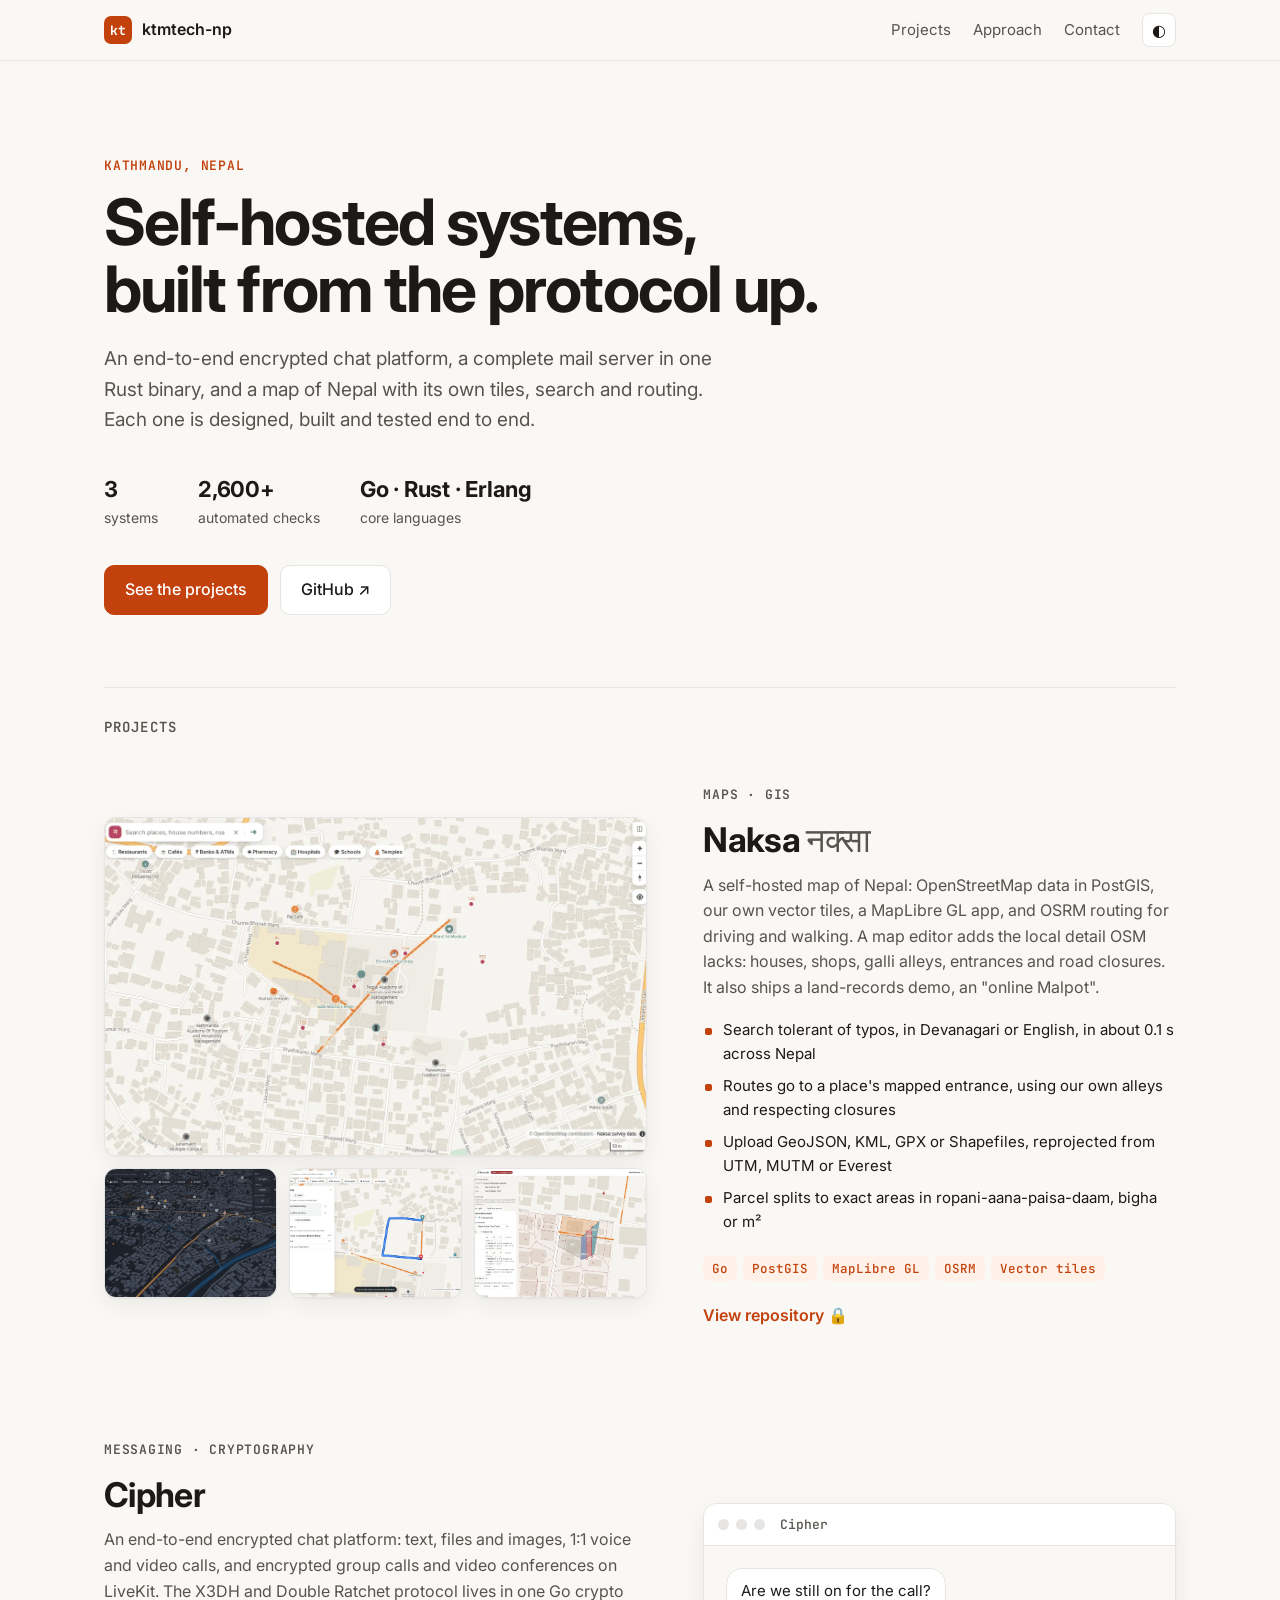
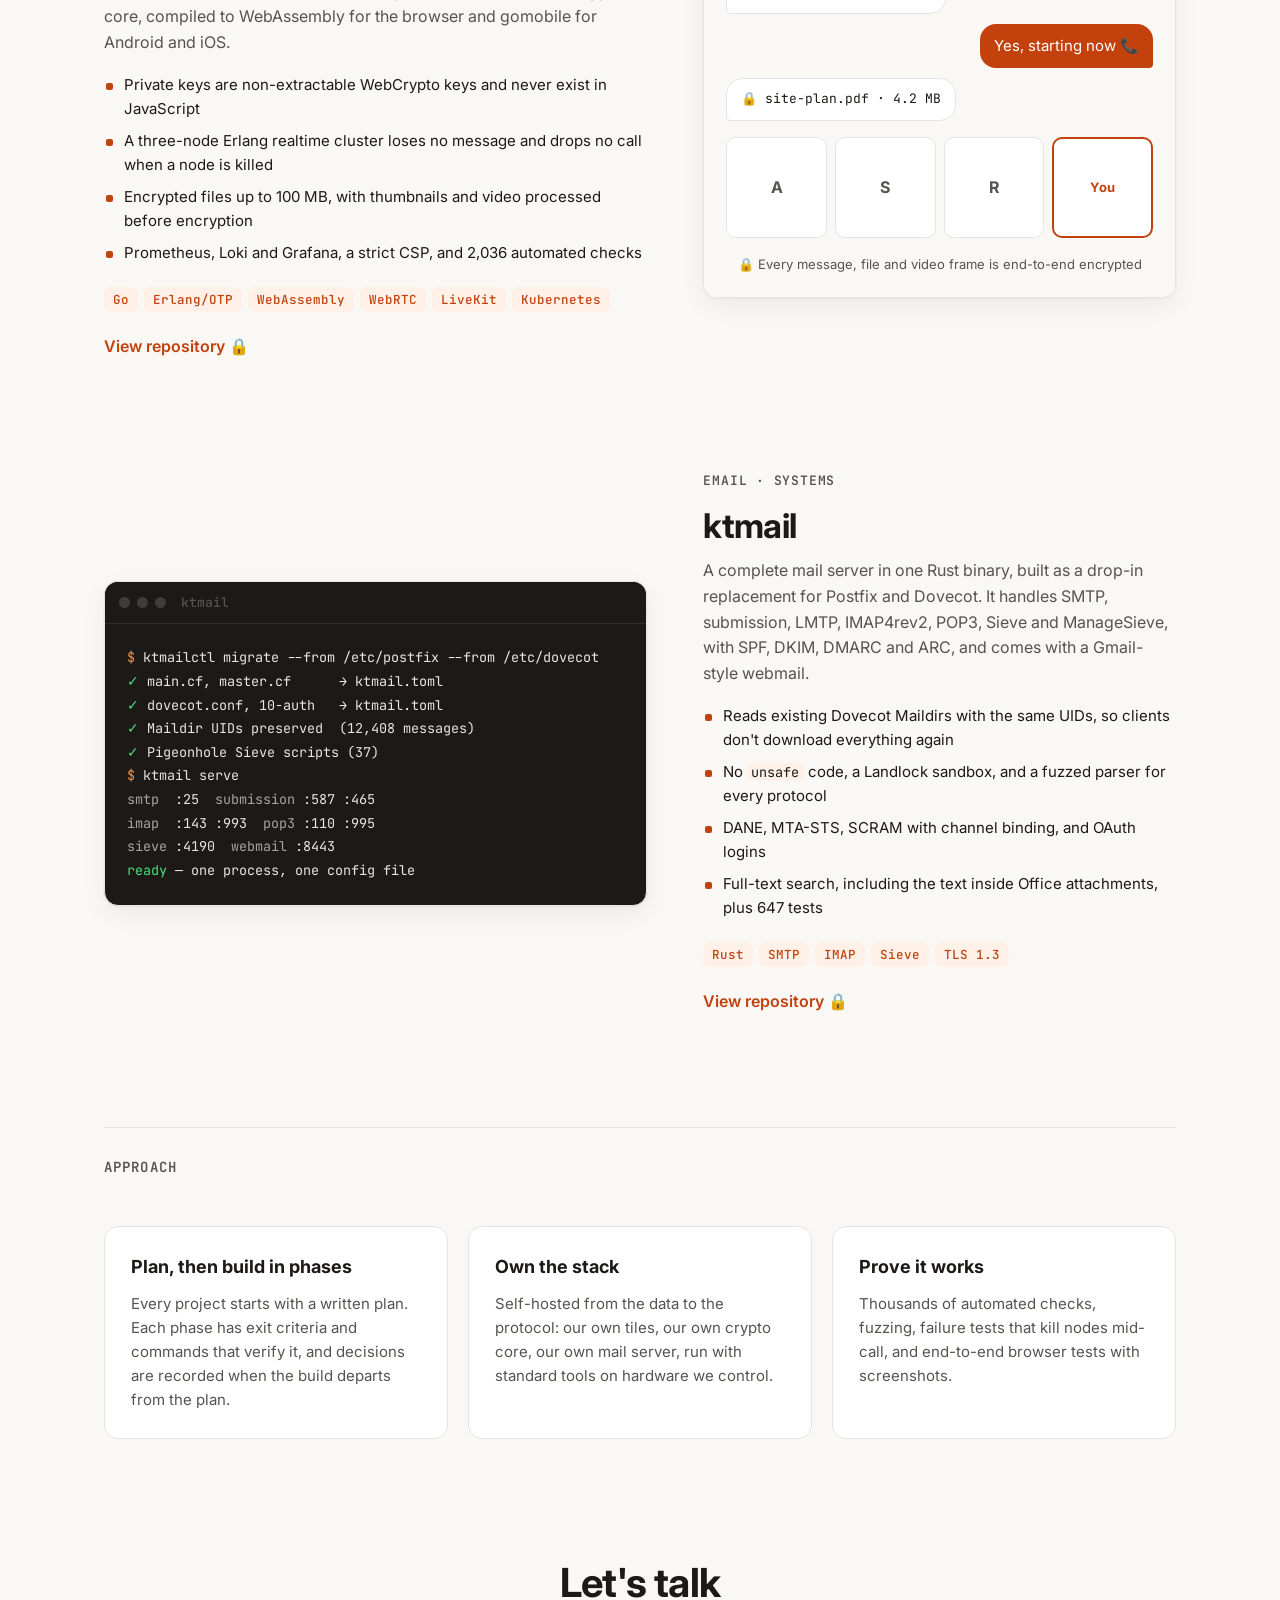
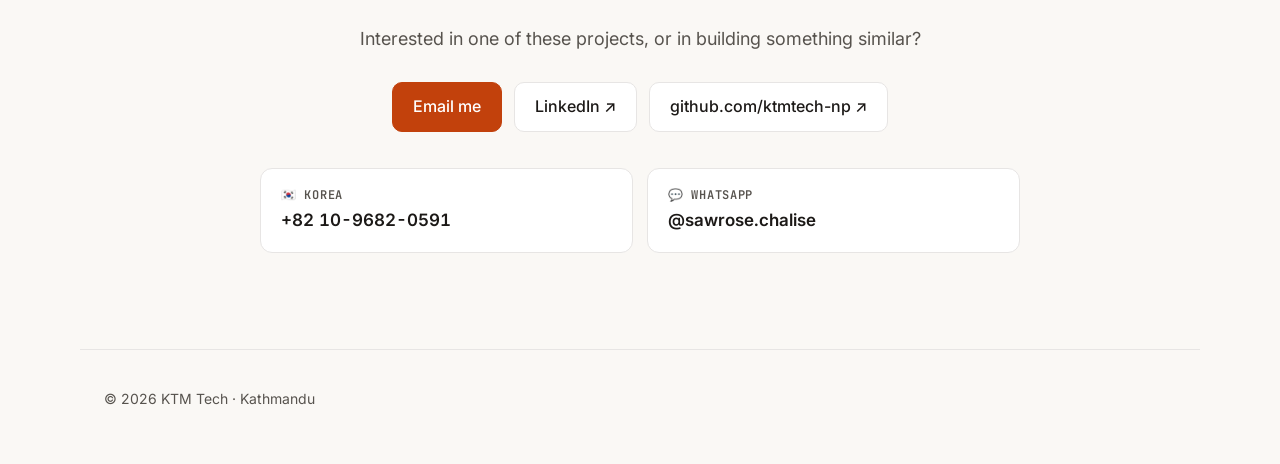
==== index.html @ 4c2bc5d7 "Add LinkedIn link to contact section Co-Authored-By: Claude Opus 5.5 <noreply@anthropic.com>" ====
<!doctype html>
<html lang="en">
<head>
  <meta charset="utf-8">
  <meta name="viewport" content="width=device-width, initial-scale=1">
  <title>KTM Tech — Projects</title>
  <meta name="description" content="Self-hosted systems built from the protocol up: an end-to-end encrypted chat platform, a mail server in one Rust binary, and a Nepal map stack.">
  <meta property="og:title" content="KTM Tech — Projects">
  <meta property="og:description" content="Encrypted chat, a Rust mail server, and a self-hosted Nepal map — built end to end.">
  <meta property="og:image" content="assets/img/naksa-map-light.webp">
  <link rel="icon" href="data:image/svg+xml,<svg xmlns='http://www.w3.org/2000/svg' viewBox='0 0 32 32'><rect width='32' height='32' rx='7' fill='%23c2410c'/><text x='16' y='22' font-family='monospace' font-size='16' font-weight='700' fill='white' text-anchor='middle'>kt</text></svg>">
  <link rel="preconnect" href="https://fonts.googleapis.com">
  <link rel="preconnect" href="https://fonts.gstatic.com" crossorigin>
  <link href="https://fonts.googleapis.com/css2?family=Inter:wght@400;500;600;700&family=JetBrains+Mono:wght@400;600&display=swap" rel="stylesheet">
  <link rel="stylesheet" href="style.css">
</head>
<body>
  <header class="nav">
    <div class="wrap nav-inner">
      <a class="brand" href="#top"><span class="logo">kt</span> ktmtech-np</a>
      <nav>
        <a href="#projects">Projects</a>
        <a href="#approach">Approach</a>
        <a href="#contact">Contact</a>
        <button id="theme" class="theme-btn" aria-label="Toggle dark mode">◐</button>
      </nav>
    </div>
  </header>

  <main id="top">
    <section class="hero wrap">
      <p class="eyebrow">Kathmandu, Nepal</p>
      <h1>Self-hosted systems,<br>built from the protocol up.</h1>
      <p class="lede">
        An end-to-end encrypted chat platform, a complete mail server in one Rust binary,
        and a map of Nepal with its own tiles, search and routing. Each one is designed,
        built and tested end to end.
      </p>
      <div class="stats">
        <div><strong>3</strong><span>systems</span></div>
        <div><strong>2,600+</strong><span>automated checks</span></div>
        <div><strong>Go · Rust · Erlang</strong><span>core languages</span></div>
      </div>
      <div class="cta">
        <a class="btn primary" href="#projects">See the projects</a>
        <a class="btn" href="https://github.com/ktmtech-np" target="_blank" rel="noopener">GitHub ↗</a>
      </div>
    </section>

    <section id="projects" class="wrap">
      <h2 class="section-title">Projects</h2>

      <!-- Naksa -->
      <article class="project">
        <div class="project-media">
          <figure class="shot main"><img src="assets/img/naksa-map-light.webp" alt="Naksa public map of Kathmandu with roads, land use and POI icons" loading="lazy"></figure>
          <div class="shot-row">
            <figure class="shot"><img src="assets/img/naksa-map-dark-3d-nepali.webp" alt="Dark theme with 3D buildings and Nepali labels" loading="lazy"></figure>
            <figure class="shot"><img src="assets/img/naksa-directions.webp" alt="Driving and walking directions" loading="lazy"></figure>
            <figure class="shot"><img src="assets/img/naksa-land-split-editor.webp" alt="Land parcel split editor" loading="lazy"></figure>
          </div>
        </div>
        <div class="project-body">
          <p class="kicker">Maps · GIS</p>
          <h3>Naksa <span class="np">नक्सा</span></h3>
          <p>
            A self-hosted map of Nepal: OpenStreetMap data in PostGIS, our own vector tiles,
            a MapLibre GL app, and OSRM routing for driving and walking. A map editor adds the
            local detail OSM lacks: houses, shops, galli alleys, entrances and road closures.
            It also ships a land-records demo, an "online Malpot".
          </p>
          <ul class="points">
            <li>Search tolerant of typos, in Devanagari or English, in about 0.1&nbsp;s across Nepal</li>
            <li>Routes go to a place's mapped entrance, using our own alleys and respecting closures</li>
            <li>Upload GeoJSON, KML, GPX or Shapefiles, reprojected from UTM, MUTM or Everest</li>
            <li>Parcel splits to exact areas in ropani-aana-paisa-daam, bigha or m²</li>
          </ul>
          <ul class="tags"><li>Go</li><li>PostGIS</li><li>MapLibre GL</li><li>OSRM</li><li>Vector tiles</li></ul>
          <a class="link" href="private.html?repo=naksa">View repository 🔒</a>
        </div>
      </article>

      <!-- Cipher -->
      <article class="project reverse">
        <div class="project-media">
          <div class="mock chat" aria-hidden="true">
            <div class="mock-bar"><span></span><span></span><span></span><em>Cipher</em></div>
            <div class="chat-body">
              <div class="bubble in">Are we still on for the call?</div>
              <div class="bubble out">Yes, starting now 📞</div>
              <div class="bubble in file">🔒 site-plan.pdf · 4.2 MB</div>
              <div class="call">
                <div class="tile">A</div><div class="tile">S</div><div class="tile">R</div><div class="tile live">You</div>
              </div>
              <p class="e2ee">🔒 Every message, file and video frame is end-to-end encrypted</p>
            </div>
          </div>
        </div>
        <div class="project-body">
          <p class="kicker">Messaging · Cryptography</p>
          <h3>Cipher</h3>
          <p>
            An end-to-end encrypted chat platform: text, files and images, 1:1 voice and video
            calls, and encrypted group calls and video conferences on LiveKit. The X3DH and Double
            Ratchet protocol lives in one Go crypto core, compiled to WebAssembly for the browser
            and gomobile for Android and iOS.
          </p>
          <ul class="points">
            <li>Private keys are non-extractable WebCrypto keys and never exist in JavaScript</li>
            <li>A three-node Erlang realtime cluster loses no message and drops no call when a node is killed</li>
            <li>Encrypted files up to 100&nbsp;MB, with thumbnails and video processed before encryption</li>
            <li>Prometheus, Loki and Grafana, a strict CSP, and 2,036 automated checks</li>
          </ul>
          <ul class="tags"><li>Go</li><li>Erlang/OTP</li><li>WebAssembly</li><li>WebRTC</li><li>LiveKit</li><li>Kubernetes</li></ul>
          <a class="link" href="private.html?repo=chat-app">View repository 🔒</a>
        </div>
      </article>

      <!-- ktmail -->
      <article class="project">
        <div class="project-media">
          <div class="mock term" aria-hidden="true">
            <div class="mock-bar"><span></span><span></span><span></span><em>ktmail</em></div>
<pre><span class="c">$</span> ktmailctl migrate --from /etc/postfix --from /etc/dovecot
<span class="ok">✓</span> main.cf, master.cf      → ktmail.toml
<span class="ok">✓</span> dovecot.conf, 10-auth   → ktmail.toml
<span class="ok">✓</span> Maildir UIDs preserved  (12,408 messages)
<span class="ok">✓</span> Pigeonhole Sieve scripts (37)
<span class="c">$</span> ktmail serve
<span class="d">smtp</span>  :25  <span class="d">submission</span> :587 :465
<span class="d">imap</span>  :143 :993  <span class="d">pop3</span> :110 :995
<span class="d">sieve</span> :4190  <span class="d">webmail</span> :8443
<span class="ok">ready</span> — one process, one config file</pre>
          </div>
        </div>
        <div class="project-body">
          <p class="kicker">Email · Systems</p>
          <h3>ktmail</h3>
          <p>
            A complete mail server in one Rust binary, built as a drop-in replacement for Postfix and
            Dovecot. It handles SMTP, submission, LMTP, IMAP4rev2, POP3, Sieve and ManageSieve, with
            SPF, DKIM, DMARC and ARC, and comes with a Gmail-style webmail.
          </p>
          <ul class="points">
            <li>Reads existing Dovecot Maildirs with the same UIDs, so clients don't download everything again</li>
            <li>No <code>unsafe</code> code, a Landlock sandbox, and a fuzzed parser for every protocol</li>
            <li>DANE, MTA-STS, SCRAM with channel binding, and OAuth logins</li>
            <li>Full-text search, including the text inside Office attachments, plus 647 tests</li>
          </ul>
          <ul class="tags"><li>Rust</li><li>SMTP</li><li>IMAP</li><li>Sieve</li><li>TLS 1.3</li></ul>
          <a class="link" href="private.html?repo=ktmail">View repository 🔒</a>
        </div>
      </article>
    </section>

    <section id="approach" class="wrap approach">
      <h2 class="section-title">Approach</h2>
      <div class="grid3">
        <div class="card">
          <h4>Plan, then build in phases</h4>
          <p>Every project starts with a written plan. Each phase has exit criteria and commands that verify it, and decisions are recorded when the build departs from the plan.</p>
        </div>
        <div class="card">
          <h4>Own the stack</h4>
          <p>Self-hosted from the data to the protocol: our own tiles, our own crypto core, our own mail server, run with standard tools on hardware we control.</p>
        </div>
        <div class="card">
          <h4>Prove it works</h4>
          <p>Thousands of automated checks, fuzzing, failure tests that kill nodes mid-call, and end-to-end browser tests with screenshots.</p>
        </div>
      </div>
    </section>

    <section id="contact" class="wrap contact">
      <h2>Let's talk</h2>
      <p>Interested in one of these projects, or in building something similar?</p>
      <div class="cta">
        <a class="btn primary" href="mailto:sawrose.chalise@gmail.com">Email me</a>
        <a class="btn" href="https://www.linkedin.com/in/saroj-chalise-a6556b78/" target="_blank" rel="noopener">LinkedIn ↗</a>
        <a class="btn" href="https://github.com/ktmtech-np" target="_blank" rel="noopener">github.com/ktmtech-np ↗</a>
      </div>
      <div class="contact-grid">
        <a class="contact-card" href="tel:+821096820591">
          <span class="contact-label">🇰🇷 Korea</span>
          <strong>+82 10-9682-0591</strong>
        </a>
        <a class="contact-card" id="nepal-phone" href="tel:+9779849079513" data-until="2026-11-22T00:00:00+05:45">
          <span class="contact-label">🇳🇵 Nepal</span>
          <strong>+977 9849079513</strong>
          <span class="contact-note">Available Nov 07 – Nov 21, 2026</span>
        </a>
        <div class="contact-card">
          <span class="contact-label">💬 WhatsApp</span>
          <strong>@sawrose.chalise</strong>
        </div>
      </div>
    </section>
  </main>

  <footer class="wrap footer">
    <p>© <span id="year">2026</span> KTM Tech · Kathmandu</p>
  </footer>

  <script>
    (function () {
      var root = document.documentElement, btn = document.getElementById('theme');
      try { var t = localStorage.getItem('theme'); if (t) root.dataset.theme = t; } catch (e) {}
      btn.addEventListener('click', function () {
        var dark = root.dataset.theme ? root.dataset.theme === 'dark'
          : matchMedia('(prefers-color-scheme: dark)').matches;
        root.dataset.theme = dark ? 'light' : 'dark';
        try { localStorage.setItem('theme', root.dataset.theme); } catch (e) {}
      });
      document.getElementById('year').textContent = new Date().getFullYear();

      // Hide the Nepal number once Nov 21 is over in Nepal time.
      var np = document.getElementById('nepal-phone');
      if (np && Date.now() >= Date.parse(np.dataset.until)) np.remove();
    })();
  </script>
</body>
</html>
---- style.css ----
:root {
  --bg: #faf8f5;
  --surface: #ffffff;
  --text: #1c1917;
  --muted: #57534e;
  --line: #e7e5e4;
  --accent: #c2410c;
  --accent-soft: #fff1e8;
  --term-bg: #1c1917;
  --term-text: #e7e5e4;
  --shadow: 0 1px 2px rgba(0,0,0,.04), 0 8px 24px rgba(0,0,0,.06);
}
@media (prefers-color-scheme: dark) {
  :root:not([data-theme="light"]) {
    --bg: #0f0e0d; --surface: #1a1918; --text: #f5f5f4; --muted: #a8a29e;
    --line: #2e2c2a; --accent: #fb923c; --accent-soft: #2a1a10; --term-bg: #0a0a09;
    --shadow: 0 1px 2px rgba(0,0,0,.3), 0 8px 24px rgba(0,0,0,.35);
  }
}
:root[data-theme="dark"] {
  --bg: #0f0e0d; --surface: #1a1918; --text: #f5f5f4; --muted: #a8a29e;
  --line: #2e2c2a; --accent: #fb923c; --accent-soft: #2a1a10; --term-bg: #0a0a09;
  --shadow: 0 1px 2px rgba(0,0,0,.3), 0 8px 24px rgba(0,0,0,.35);
}

* { box-sizing: border-box; }
html { scroll-behavior: smooth; scroll-padding-top: 72px; }
body {
  margin: 0; background: var(--bg); color: var(--text);
  font: 16px/1.6 Inter, system-ui, -apple-system, sans-serif;
  -webkit-font-smoothing: antialiased;
}
img { max-width: 100%; display: block; }
a { color: inherit; }
code { font-family: "JetBrains Mono", monospace; font-size: .9em; background: var(--accent-soft); padding: 0 .3em; border-radius: 4px; }
.wrap { max-width: 1120px; margin: 0 auto; padding: 0 24px; }

/* nav */
.nav { position: sticky; top: 0; z-index: 10; background: color-mix(in srgb, var(--bg) 85%, transparent); backdrop-filter: blur(10px); border-bottom: 1px solid var(--line); }
.nav-inner { display: flex; align-items: center; justify-content: space-between; height: 60px; }
.brand { display: flex; align-items: center; gap: 10px; font-weight: 600; text-decoration: none; }
.logo { display: grid; place-items: center; width: 28px; height: 28px; border-radius: 7px; background: var(--accent); color: #fff; font: 700 13px "JetBrains Mono", monospace; }
.nav nav { display: flex; align-items: center; gap: 22px; }
.nav nav a { text-decoration: none; color: var(--muted); font-size: 15px; }
.nav nav a:hover { color: var(--text); }
.theme-btn { border: 1px solid var(--line); background: var(--surface); color: var(--text); width: 34px; height: 34px; border-radius: 8px; cursor: pointer; font-size: 16px; }

/* hero */
.hero { padding: 96px 24px 72px; }
.eyebrow, .kicker { font: 600 13px "JetBrains Mono", monospace; letter-spacing: .06em; text-transform: uppercase; color: var(--accent); margin: 0 0 14px; }
h1 { font-size: clamp(36px, 6vw, 64px); line-height: 1.05; letter-spacing: -.03em; margin: 0 0 22px; }
.lede { font-size: 19px; color: var(--muted); max-width: 640px; margin: 0 0 36px; }
.stats { display: flex; flex-wrap: wrap; gap: 40px; margin-bottom: 36px; }
.stats div { display: flex; flex-direction: column; }
.stats strong { font-size: 22px; letter-spacing: -.01em; }
.stats span { font-size: 14px; color: var(--muted); }
.cta { display: flex; flex-wrap: wrap; gap: 12px; }
.btn { display: inline-block; padding: 11px 20px; border-radius: 10px; border: 1px solid var(--line); background: var(--surface); text-decoration: none; font-weight: 500; transition: transform .15s, border-color .15s; }
.btn:hover { transform: translateY(-1px); border-color: var(--accent); }
.btn.primary { background: var(--accent); border-color: var(--accent); color: #fff; }
:root[data-theme="dark"] .btn.primary { color: #1c1917; }
@media (prefers-color-scheme: dark) { :root:not([data-theme="light"]) .btn.primary { color: #1c1917; } }

/* projects */
.section-title { font-size: 14px; font-family: "JetBrains Mono", monospace; text-transform: uppercase; letter-spacing: .08em; color: var(--muted); border-top: 1px solid var(--line); padding-top: 28px; margin: 0 0 48px; font-weight: 600; }
.project { display: grid; grid-template-columns: 1.15fr 1fr; gap: 56px; align-items: center; margin-bottom: 112px; }
.project.reverse .project-media { order: 2; }
.project h3 { font-size: 34px; letter-spacing: -.02em; margin: 0 0 14px; line-height: 1.1; }
.np { color: var(--muted); font-weight: 500; }
.project-body > p { color: var(--muted); margin: 0 0 18px; }
.points { margin: 0 0 22px; padding: 0; list-style: none; }
.points li { position: relative; padding-left: 20px; margin-bottom: 8px; font-size: 15px; }
.points li::before { content: ""; position: absolute; left: 2px; top: .62em; width: 7px; height: 7px; border-radius: 2px; background: var(--accent); }
.tags { display: flex; flex-wrap: wrap; gap: 6px; padding: 0; margin: 0 0 22px; list-style: none; }
.tags li { font: 500 12.5px "JetBrains Mono", monospace; padding: 4px 9px; border-radius: 6px; background: var(--accent-soft); color: var(--accent); }
.link { font-weight: 600; color: var(--accent); text-decoration: none; }
.link:hover { text-decoration: underline; }

.shot { margin: 0; border-radius: 12px; overflow: hidden; border: 1px solid var(--line); box-shadow: var(--shadow); background: var(--surface); }
.shot img { width: 100%; height: 100%; object-fit: cover; }
.shot.main { aspect-ratio: 16/10; margin-bottom: 12px; }
.shot-row { display: grid; grid-template-columns: repeat(3, 1fr); gap: 12px; }
.shot-row .shot { aspect-ratio: 4/3; }

/* mockups */
.mock { border-radius: 14px; overflow: hidden; border: 1px solid var(--line); box-shadow: var(--shadow); }
.mock-bar { display: flex; align-items: center; gap: 7px; padding: 12px 14px; border-bottom: 1px solid var(--line); background: var(--surface); }
.mock-bar span { width: 11px; height: 11px; border-radius: 50%; background: var(--line); }
.mock-bar em { margin-left: 8px; font: 500 13px "JetBrains Mono", monospace; font-style: normal; color: var(--muted); }
.chat { background: var(--surface); }
.chat-body { padding: 22px; display: flex; flex-direction: column; gap: 10px; background: var(--bg); }
.bubble { max-width: 75%; padding: 10px 14px; border-radius: 16px; font-size: 15px; }
.bubble.in { background: var(--surface); border: 1px solid var(--line); align-self: flex-start; border-bottom-left-radius: 4px; }
.bubble.out { background: var(--accent); color: #fff; align-self: flex-end; border-bottom-right-radius: 4px; }
.bubble.file { font-family: "JetBrains Mono", monospace; font-size: 13px; }
.call { display: grid; grid-template-columns: repeat(4, 1fr); gap: 8px; margin-top: 6px; }
.tile { aspect-ratio: 1; border-radius: 10px; display: grid; place-items: center; font-weight: 700; color: var(--muted); background: var(--surface); border: 1px solid var(--line); }
.tile.live { border: 2px solid var(--accent); color: var(--accent); font-size: 13px; }
.e2ee { margin: 6px 0 0; font-size: 13px; color: var(--muted); text-align: center; }
.term { background: var(--term-bg); }
.term .mock-bar { background: var(--term-bg); border-color: #2e2c2a; }
.term .mock-bar span { background: #3f3c3a; }
.term pre { margin: 0; padding: 22px; color: var(--term-text); font: 13.5px/1.75 "JetBrains Mono", monospace; overflow-x: auto; }
.term .c { color: #fb923c; } .term .ok { color: #4ade80; } .term .d { color: #a8a29e; }

/* approach */
.grid3 { display: grid; grid-template-columns: repeat(3, 1fr); gap: 20px; margin-bottom: 112px; }
.card { background: var(--surface); border: 1px solid var(--line); border-radius: 14px; padding: 26px; }
.card h4 { margin: 0 0 10px; font-size: 18px; }
.card p { margin: 0; color: var(--muted); font-size: 15px; }

/* contact */
.contact { text-align: center; padding-bottom: 96px; }
.contact h2 { font-size: 40px; letter-spacing: -.02em; margin: 0 0 10px; }
.contact p { color: var(--muted); margin: 0 0 28px; font-size: 18px; }
.contact .cta { justify-content: center; }
.footer { border-top: 1px solid var(--line); padding-top: 24px; padding-bottom: 40px; color: var(--muted); font-size: 14px; }
.contact-grid { display: grid; grid-template-columns: repeat(auto-fit, minmax(200px, 1fr)); gap: 14px; max-width: 760px; margin: 36px auto 0; }
.contact-card { display: flex; flex-direction: column; gap: 4px; padding: 18px 20px; background: var(--surface); border: 1px solid var(--line); border-radius: 12px; text-decoration: none; text-align: left; }
a.contact-card:hover { border-color: var(--accent); }
.contact-label { font: 600 12px "JetBrains Mono", monospace; text-transform: uppercase; letter-spacing: .06em; color: var(--muted); }
.contact-card strong { font-size: 17px; font-weight: 600; font-variant-numeric: tabular-nums; }
.contact-note { font-size: 13px; color: var(--accent); }

@media (max-width: 860px) {
  .contact-grid { grid-template-columns: 1fr; max-width: 420px; }
  .project { grid-template-columns: 1fr; gap: 28px; margin-bottom: 80px; }
  .project.reverse .project-media { order: 0; }
  .grid3 { grid-template-columns: 1fr; }
  .hero { padding: 64px 16px 48px; }
  .wrap { padding-left: 16px; padding-right: 16px; }
}
@media (max-width: 520px) {
  .nav nav a:not(:last-of-type) { display: none; }
  .stats { gap: 24px; }
  .term pre { font-size: 11.5px; padding: 16px; }
}
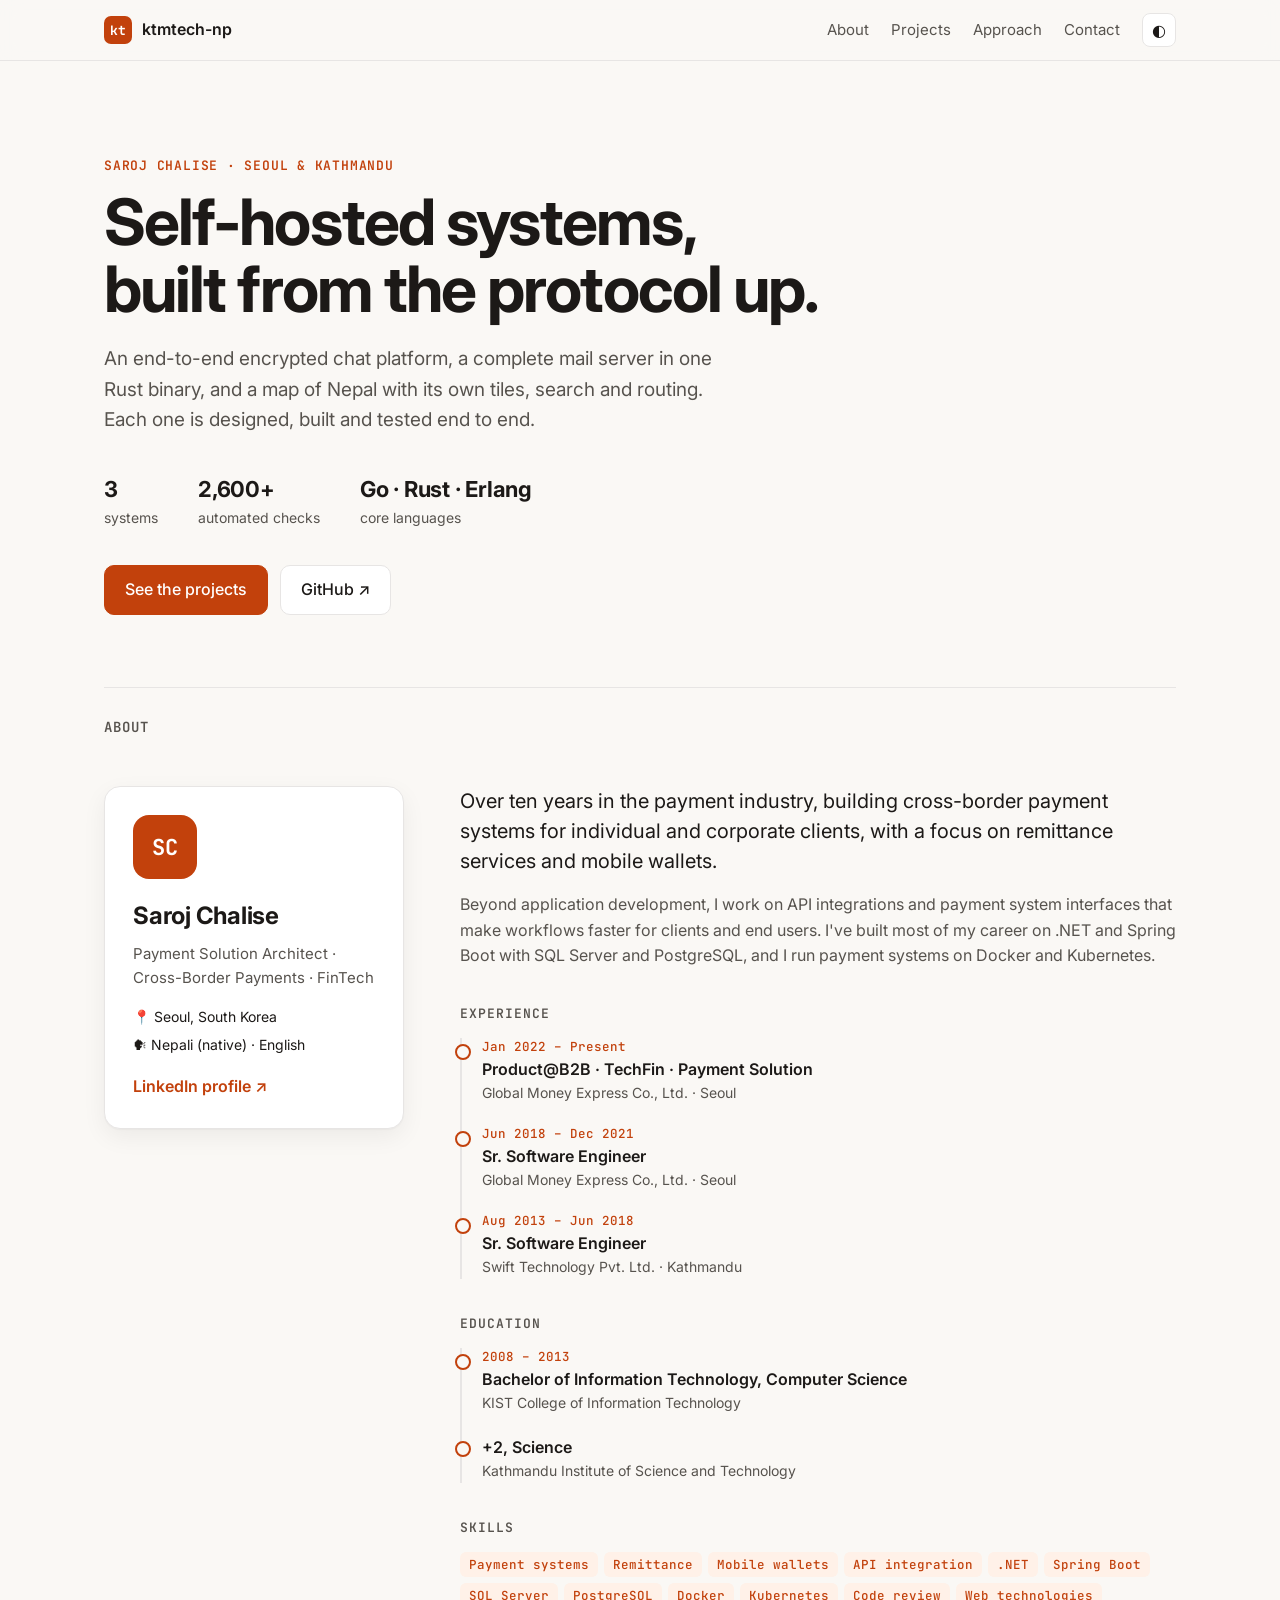
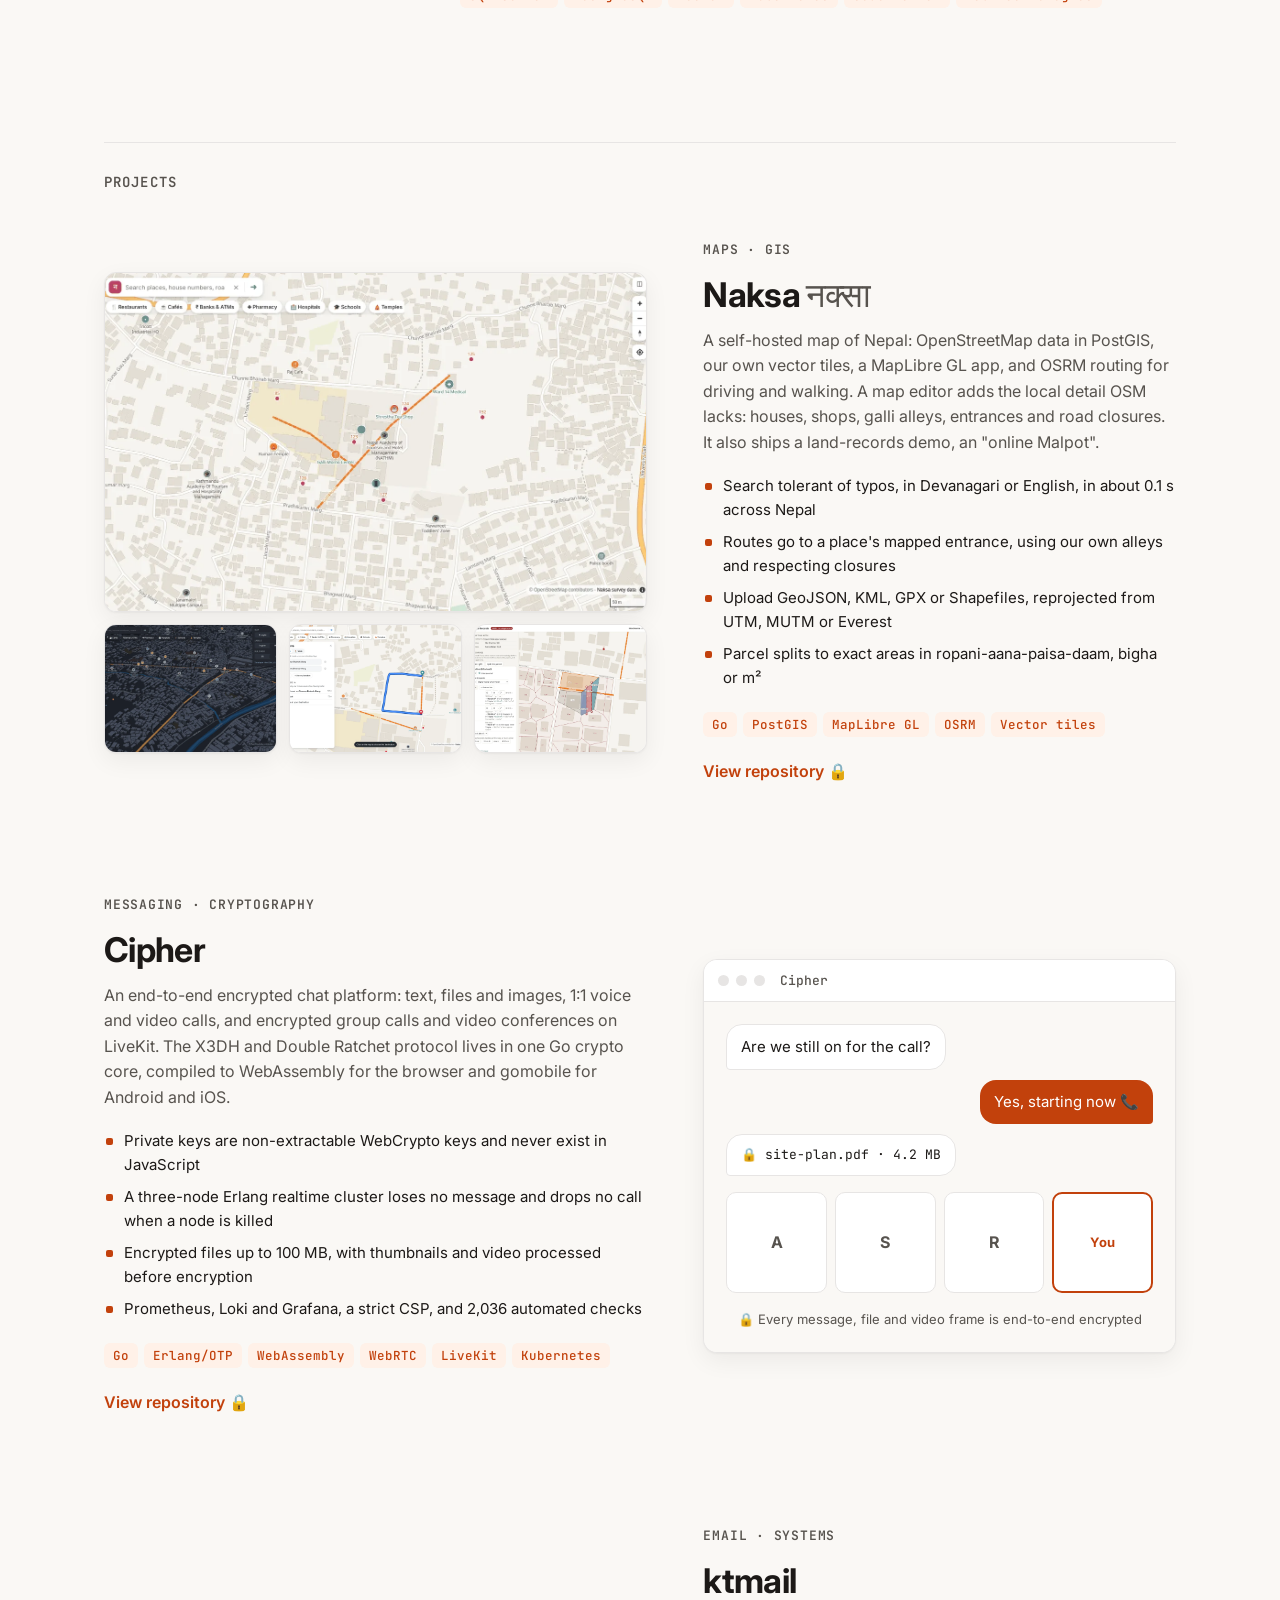
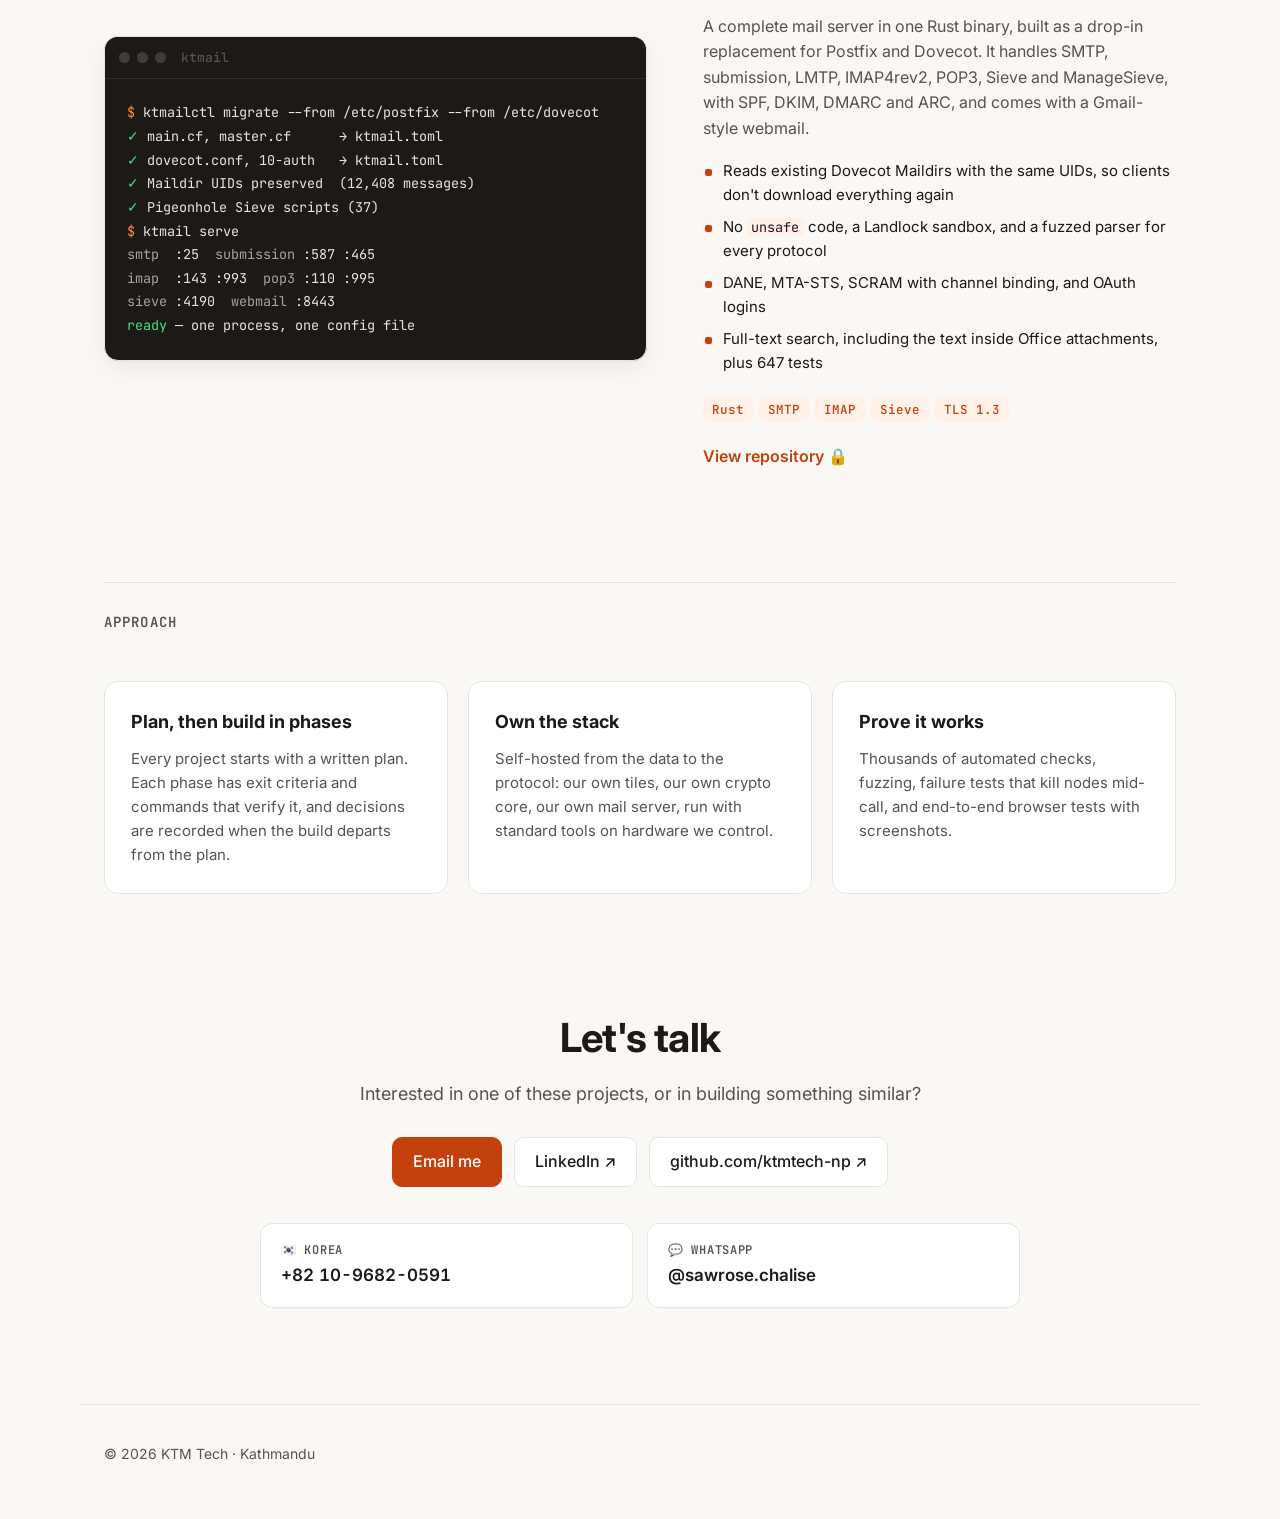
==== commit 5d8c3e54: "Add About section from LinkedIn profile Co-Authored-By: Claude Opus 5.5 <noreply@anthropic.com>" ====
--- a/index.html
+++ b/index.html
@@ -19,6 +19,7 @@
     <div class="wrap nav-inner">
       <a class="brand" href="#top"><span class="logo">kt</span> ktmtech-np</a>
       <nav>
+        <a href="#about">About</a>
         <a href="#projects">Projects</a>
         <a href="#approach">Approach</a>
         <a href="#contact">Contact</a>
@@ -29,7 +30,7 @@
 
   <main id="top">
     <section class="hero wrap">
-      <p class="eyebrow">Kathmandu, Nepal</p>
+      <p class="eyebrow">Saroj Chalise · Seoul &amp; Kathmandu</p>
       <h1>Self-hosted systems,<br>built from the protocol up.</h1>
       <p class="lede">
         An end-to-end encrypted chat platform, a complete mail server in one Rust binary,
@@ -44,6 +45,72 @@
       <div class="cta">
         <a class="btn primary" href="#projects">See the projects</a>
         <a class="btn" href="https://github.com/ktmtech-np" target="_blank" rel="noopener">GitHub ↗</a>
+      </div>
+    </section>
+
+    <section id="about" class="wrap">
+      <h2 class="section-title">About</h2>
+      <div class="about">
+        <aside class="profile">
+          <div class="avatar" aria-hidden="true">SC</div>
+          <h3>Saroj Chalise</h3>
+          <p class="headline">Payment Solution Architect · Cross-Border Payments · FinTech</p>
+          <p class="meta">📍 Seoul, South Korea</p>
+          <p class="meta">🗣 Nepali (native) · English</p>
+          <a class="link" href="https://www.linkedin.com/in/saroj-chalise-a6556b78/" target="_blank" rel="noopener">LinkedIn profile ↗</a>
+        </aside>
+
+        <div class="about-body">
+          <p class="about-lede">
+            Over ten years in the payment industry, building cross-border payment systems for
+            individual and corporate clients, with a focus on remittance services and mobile wallets.
+          </p>
+          <p>
+            Beyond application development, I work on API integrations and payment system interfaces
+            that make workflows faster for clients and end users. I've built most of my career on .NET
+            and Spring Boot with SQL Server and PostgreSQL, and I run payment systems on Docker and
+            Kubernetes.
+          </p>
+
+          <h4 class="sub">Experience</h4>
+          <ol class="timeline">
+            <li>
+              <span class="when">Jan 2022 – Present</span>
+              <strong>Product@B2B · TechFin · Payment Solution</strong>
+              <span class="where">Global Money Express Co., Ltd. · Seoul</span>
+            </li>
+            <li>
+              <span class="when">Jun 2018 – Dec 2021</span>
+              <strong>Sr. Software Engineer</strong>
+              <span class="where">Global Money Express Co., Ltd. · Seoul</span>
+            </li>
+            <li>
+              <span class="when">Aug 2013 – Jun 2018</span>
+              <strong>Sr. Software Engineer</strong>
+              <span class="where">Swift Technology Pvt. Ltd. · Kathmandu</span>
+            </li>
+          </ol>
+
+          <h4 class="sub">Education</h4>
+          <ol class="timeline">
+            <li>
+              <span class="when">2008 – 2013</span>
+              <strong>Bachelor of Information Technology, Computer Science</strong>
+              <span class="where">KIST College of Information Technology</span>
+            </li>
+            <li>
+              <strong>+2, Science</strong>
+              <span class="where">Kathmandu Institute of Science and Technology</span>
+            </li>
+          </ol>
+
+          <h4 class="sub">Skills</h4>
+          <ul class="tags">
+            <li>Payment systems</li><li>Remittance</li><li>Mobile wallets</li><li>API integration</li>
+            <li>.NET</li><li>Spring Boot</li><li>SQL Server</li><li>PostgreSQL</li>
+            <li>Docker</li><li>Kubernetes</li><li>Code review</li><li>Web technologies</li>
+          </ul>
+        </div>
       </div>
     </section>
 
--- a/style.css
+++ b/style.css
@@ -103,6 +103,25 @@
 .term pre { margin: 0; padding: 22px; color: var(--term-text); font: 13.5px/1.75 "JetBrains Mono", monospace; overflow-x: auto; }
 .term .c { color: #fb923c; } .term .ok { color: #4ade80; } .term .d { color: #a8a29e; }
 
+/* about */
+.about { display: grid; grid-template-columns: 300px 1fr; gap: 56px; align-items: start; margin-bottom: 112px; }
+.profile { position: sticky; top: 84px; background: var(--surface); border: 1px solid var(--line); border-radius: 16px; padding: 28px; box-shadow: var(--shadow); }
+.avatar { width: 64px; height: 64px; border-radius: 16px; display: grid; place-items: center; background: var(--accent); color: #fff; font: 700 22px "JetBrains Mono", monospace; margin-bottom: 18px; }
+.profile h3 { font-size: 24px; margin: 0 0 6px; letter-spacing: -.01em; }
+.profile .headline { color: var(--muted); font-size: 15px; margin: 0 0 16px; }
+.profile .meta { font-size: 14px; margin: 0 0 6px; }
+.profile .link { display: inline-block; margin-top: 12px; }
+.about-body > p { color: var(--muted); margin: 0 0 16px; }
+.about-body .about-lede { font-size: 20px; color: var(--text); line-height: 1.5; }
+.sub { font: 600 13px "JetBrains Mono", monospace; text-transform: uppercase; letter-spacing: .08em; color: var(--muted); margin: 36px 0 16px; }
+.timeline { list-style: none; margin: 0; padding: 0 0 0 20px; border-left: 2px solid var(--line); }
+.timeline li { position: relative; display: flex; flex-direction: column; padding-bottom: 20px; }
+.timeline li:last-child { padding-bottom: 0; }
+.timeline li::before { content: ""; position: absolute; left: -27px; top: 6px; width: 12px; height: 12px; border-radius: 50%; background: var(--bg); border: 2px solid var(--accent); }
+.timeline .when { font: 500 12.5px "JetBrains Mono", monospace; color: var(--accent); margin-bottom: 2px; }
+.timeline strong { font-size: 16px; font-weight: 600; }
+.timeline .where { font-size: 14px; color: var(--muted); }
+
 /* approach */
 .grid3 { display: grid; grid-template-columns: repeat(3, 1fr); gap: 20px; margin-bottom: 112px; }
 .card { background: var(--surface); border: 1px solid var(--line); border-radius: 14px; padding: 26px; }
@@ -124,6 +143,8 @@
 
 @media (max-width: 860px) {
   .contact-grid { grid-template-columns: 1fr; max-width: 420px; }
+  .about { grid-template-columns: 1fr; gap: 32px; margin-bottom: 80px; }
+  .profile { position: static; }
   .project { grid-template-columns: 1fr; gap: 28px; margin-bottom: 80px; }
   .project.reverse .project-media { order: 0; }
   .grid3 { grid-template-columns: 1fr; }
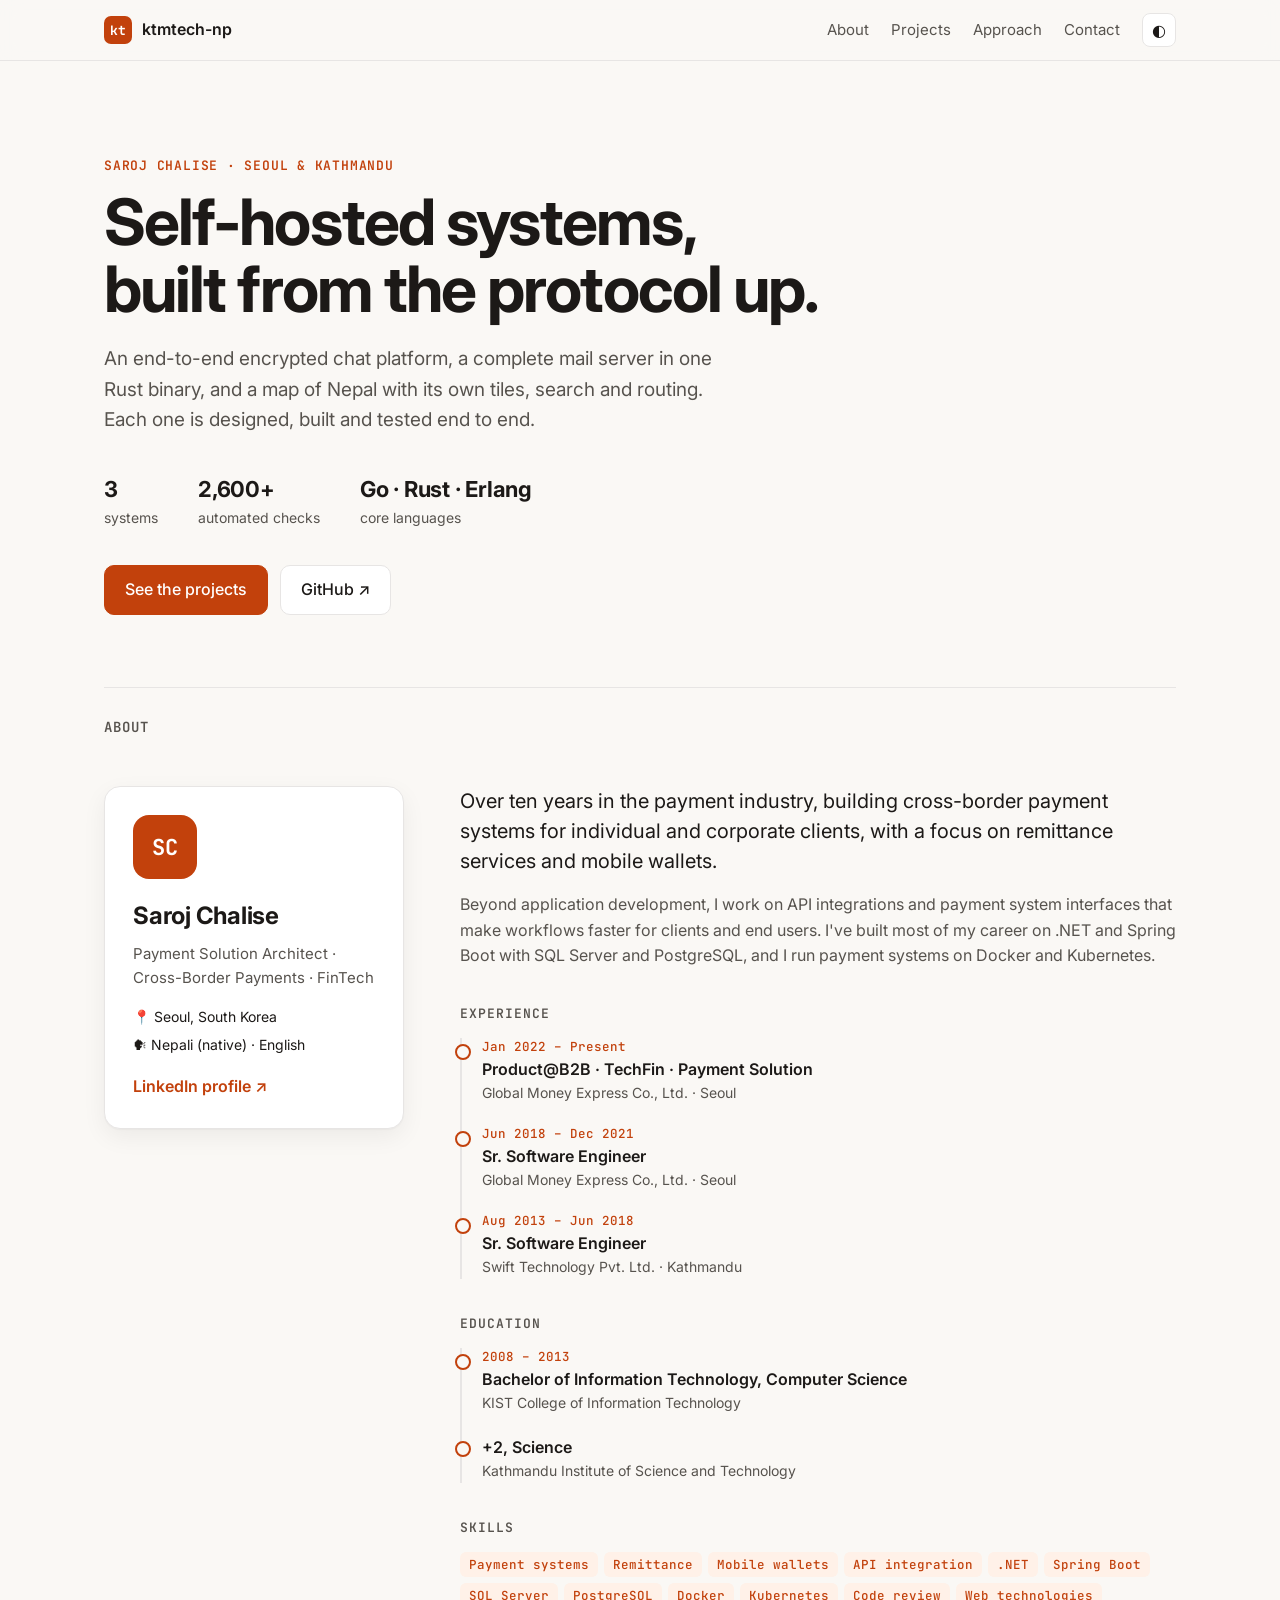
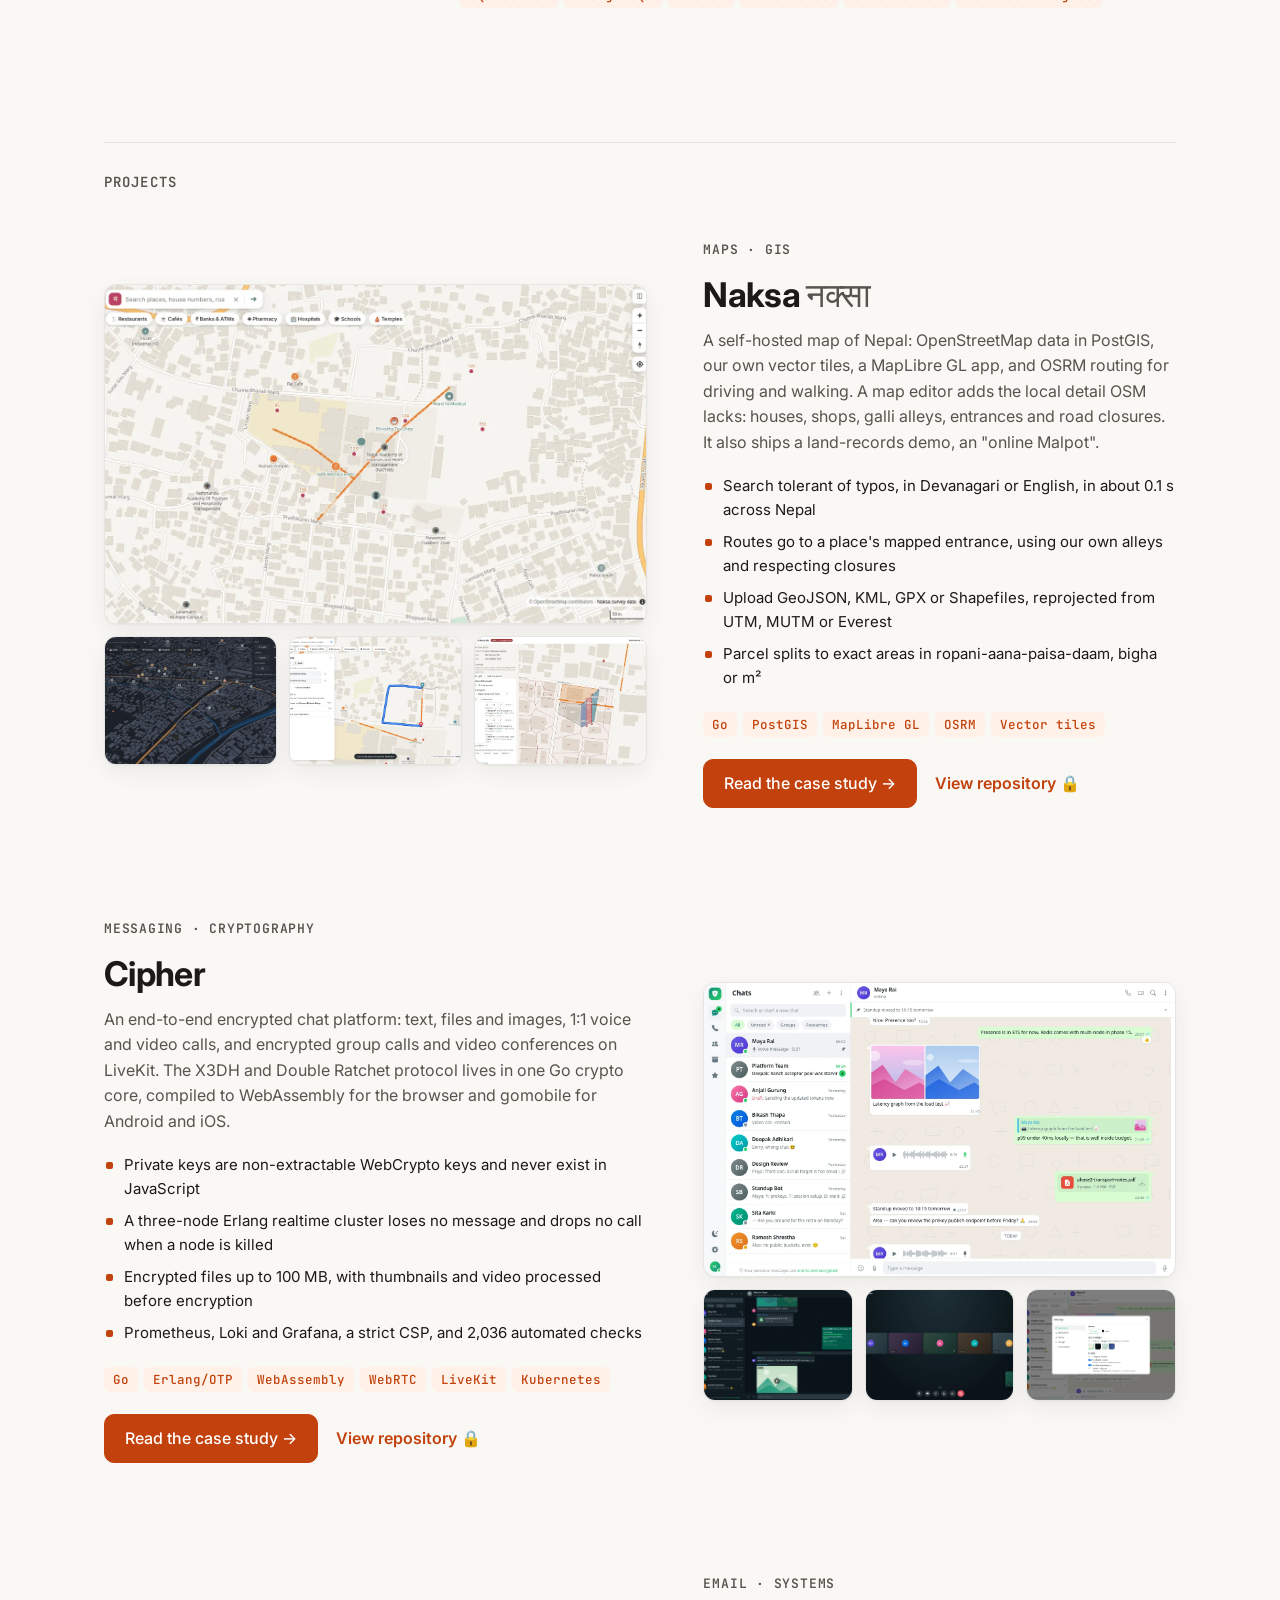
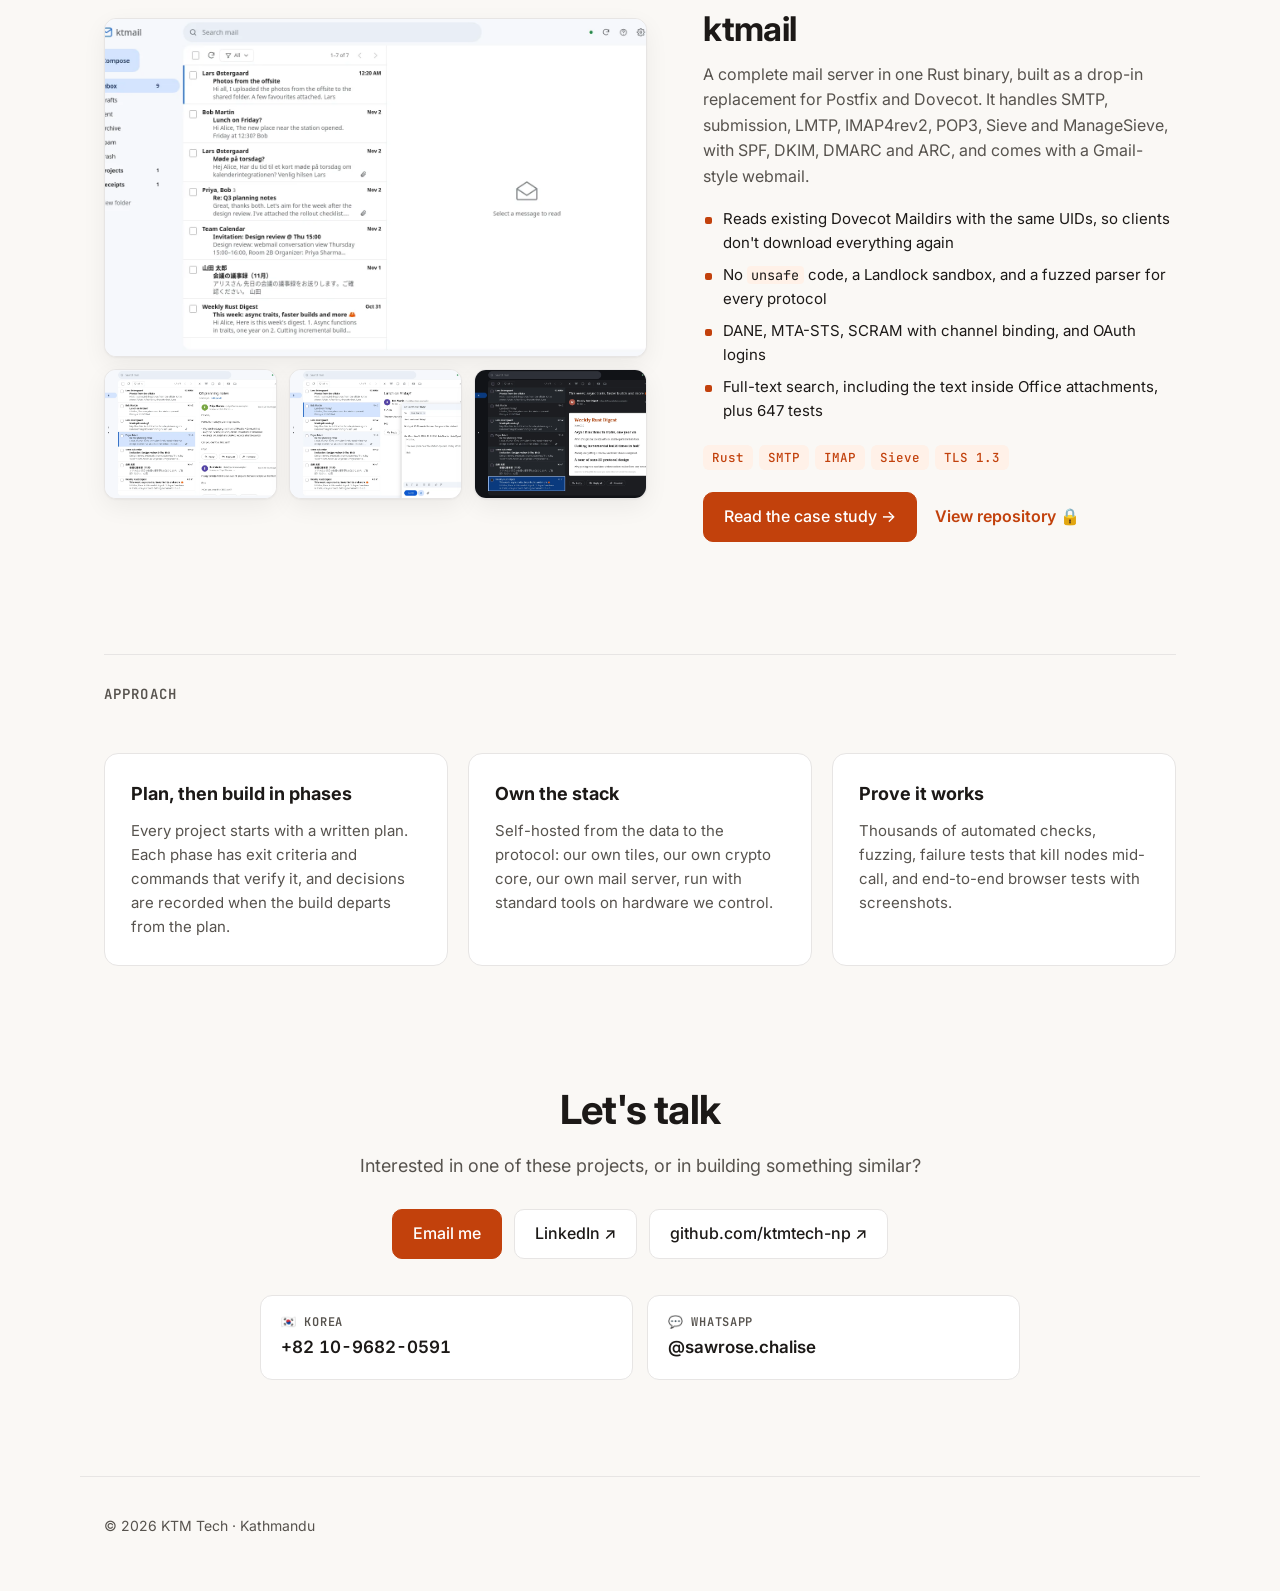
==== commit 65d26b8a: "Add dedicated pages for Naksa, Cipher and ktmail with real screenshots Co-Authored-By: Claude Opus 5" ====
--- a/index.html
+++ b/index.html
@@ -120,7 +120,7 @@
       <!-- Naksa -->
       <article class="project">
         <div class="project-media">
-          <figure class="shot main"><img src="assets/img/naksa-map-light.webp" alt="Naksa public map of Kathmandu with roads, land use and POI icons" loading="lazy"></figure>
+          <a href="naksa.html" aria-label="Open the naksa case study"><figure class="shot main"><img src="assets/img/naksa-map-light.webp" alt="Naksa public map of Kathmandu with roads, land use and POI icons" loading="lazy"></figure></a>
           <div class="shot-row">
             <figure class="shot"><img src="assets/img/naksa-map-dark-3d-nepali.webp" alt="Dark theme with 3D buildings and Nepali labels" loading="lazy"></figure>
             <figure class="shot"><img src="assets/img/naksa-directions.webp" alt="Driving and walking directions" loading="lazy"></figure>
@@ -129,7 +129,7 @@
         </div>
         <div class="project-body">
           <p class="kicker">Maps · GIS</p>
-          <h3>Naksa <span class="np">नक्सा</span></h3>
+          <h3><a class="title-link" href="naksa.html">Naksa <span class="np">नक्सा</span></a></h3>
           <p>
             A self-hosted map of Nepal: OpenStreetMap data in PostGIS, our own vector tiles,
             a MapLibre GL app, and OSRM routing for driving and walking. A map editor adds the
@@ -143,29 +143,23 @@
             <li>Parcel splits to exact areas in ropani-aana-paisa-daam, bigha or m²</li>
           </ul>
           <ul class="tags"><li>Go</li><li>PostGIS</li><li>MapLibre GL</li><li>OSRM</li><li>Vector tiles</li></ul>
-          <a class="link" href="private.html?repo=naksa">View repository 🔒</a>
+          <div class="links"><a class="btn primary" href="naksa.html">Read the case study →</a> <a class="link" href="private.html?repo=naksa">View repository 🔒</a></div>
         </div>
       </article>
 
       <!-- Cipher -->
       <article class="project reverse">
         <div class="project-media">
-          <div class="mock chat" aria-hidden="true">
-            <div class="mock-bar"><span></span><span></span><span></span><em>Cipher</em></div>
-            <div class="chat-body">
-              <div class="bubble in">Are we still on for the call?</div>
-              <div class="bubble out">Yes, starting now 📞</div>
-              <div class="bubble in file">🔒 site-plan.pdf · 4.2 MB</div>
-              <div class="call">
-                <div class="tile">A</div><div class="tile">S</div><div class="tile">R</div><div class="tile live">You</div>
-              </div>
-              <p class="e2ee">🔒 Every message, file and video frame is end-to-end encrypted</p>
-            </div>
+          <a href="cipher.html" aria-label="Open the cipher case study"><figure class="shot main"><img src="assets/img/cipher/conversation.webp" alt="Cipher web client with chat list and a conversation with photos, voice notes and read ticks" loading="lazy"></figure></a>
+          <div class="shot-row">
+            <figure class="shot"><img src="assets/img/cipher/group-chat-dark.webp" alt="Group chat in dark theme" loading="lazy"></figure>
+            <figure class="shot"><img src="assets/img/cipher/video-call.webp" alt="Group video call" loading="lazy"></figure>
+            <figure class="shot"><img src="assets/img/cipher/settings.webp" alt="Settings dialog" loading="lazy"></figure>
           </div>
         </div>
         <div class="project-body">
           <p class="kicker">Messaging · Cryptography</p>
-          <h3>Cipher</h3>
+          <h3><a class="title-link" href="cipher.html">Cipher</a></h3>
           <p>
             An end-to-end encrypted chat platform: text, files and images, 1:1 voice and video
             calls, and encrypted group calls and video conferences on LiveKit. The X3DH and Double
@@ -179,30 +173,23 @@
             <li>Prometheus, Loki and Grafana, a strict CSP, and 2,036 automated checks</li>
           </ul>
           <ul class="tags"><li>Go</li><li>Erlang/OTP</li><li>WebAssembly</li><li>WebRTC</li><li>LiveKit</li><li>Kubernetes</li></ul>
-          <a class="link" href="private.html?repo=chat-app">View repository 🔒</a>
+          <div class="links"><a class="btn primary" href="cipher.html">Read the case study →</a> <a class="link" href="private.html?repo=chat-app">View repository 🔒</a></div>
         </div>
       </article>
 
       <!-- ktmail -->
       <article class="project">
         <div class="project-media">
-          <div class="mock term" aria-hidden="true">
-            <div class="mock-bar"><span></span><span></span><span></span><em>ktmail</em></div>
-<pre><span class="c">$</span> ktmailctl migrate --from /etc/postfix --from /etc/dovecot
-<span class="ok">✓</span> main.cf, master.cf      → ktmail.toml
-<span class="ok">✓</span> dovecot.conf, 10-auth   → ktmail.toml
-<span class="ok">✓</span> Maildir UIDs preserved  (12,408 messages)
-<span class="ok">✓</span> Pigeonhole Sieve scripts (37)
-<span class="c">$</span> ktmail serve
-<span class="d">smtp</span>  :25  <span class="d">submission</span> :587 :465
-<span class="d">imap</span>  :143 :993  <span class="d">pop3</span> :110 :995
-<span class="d">sieve</span> :4190  <span class="d">webmail</span> :8443
-<span class="ok">ready</span> — one process, one config file</pre>
+          <a href="ktmail.html" aria-label="Open the ktmail case study"><figure class="shot main"><img src="assets/img/ktmail/inbox.webp" alt="ktmail webmail inbox with folder sidebar and conversation list" loading="lazy"></figure></a>
+          <div class="shot-row">
+            <figure class="shot"><img src="assets/img/ktmail/conversation.webp" alt="A conversation in the reading pane" loading="lazy"></figure>
+            <figure class="shot"><img src="assets/img/ktmail/compose.webp" alt="Compose window" loading="lazy"></figure>
+            <figure class="shot"><img src="assets/img/ktmail/dark-html.webp" alt="Dark theme with HTML mail" loading="lazy"></figure>
           </div>
         </div>
         <div class="project-body">
           <p class="kicker">Email · Systems</p>
-          <h3>ktmail</h3>
+          <h3><a class="title-link" href="ktmail.html">ktmail</a></h3>
           <p>
             A complete mail server in one Rust binary, built as a drop-in replacement for Postfix and
             Dovecot. It handles SMTP, submission, LMTP, IMAP4rev2, POP3, Sieve and ManageSieve, with
@@ -215,7 +202,7 @@
             <li>Full-text search, including the text inside Office attachments, plus 647 tests</li>
           </ul>
           <ul class="tags"><li>Rust</li><li>SMTP</li><li>IMAP</li><li>Sieve</li><li>TLS 1.3</li></ul>
-          <a class="link" href="private.html?repo=ktmail">View repository 🔒</a>
+          <div class="links"><a class="btn primary" href="ktmail.html">Read the case study →</a> <a class="link" href="private.html?repo=ktmail">View repository 🔒</a></div>
         </div>
       </article>
     </section>
--- a/style.css
+++ b/style.css
@@ -156,3 +156,8 @@
   .stats { gap: 24px; }
   .term pre { font-size: 11.5px; padding: 16px; }
 }
+.links { display: flex; align-items: center; gap: 18px; flex-wrap: wrap; }
+.title-link { text-decoration: none; }
+.title-link:hover { color: var(--accent); }
+.project-media .shot img, .project-media .mock { cursor: pointer; }
+.project-media > a { display: block; }
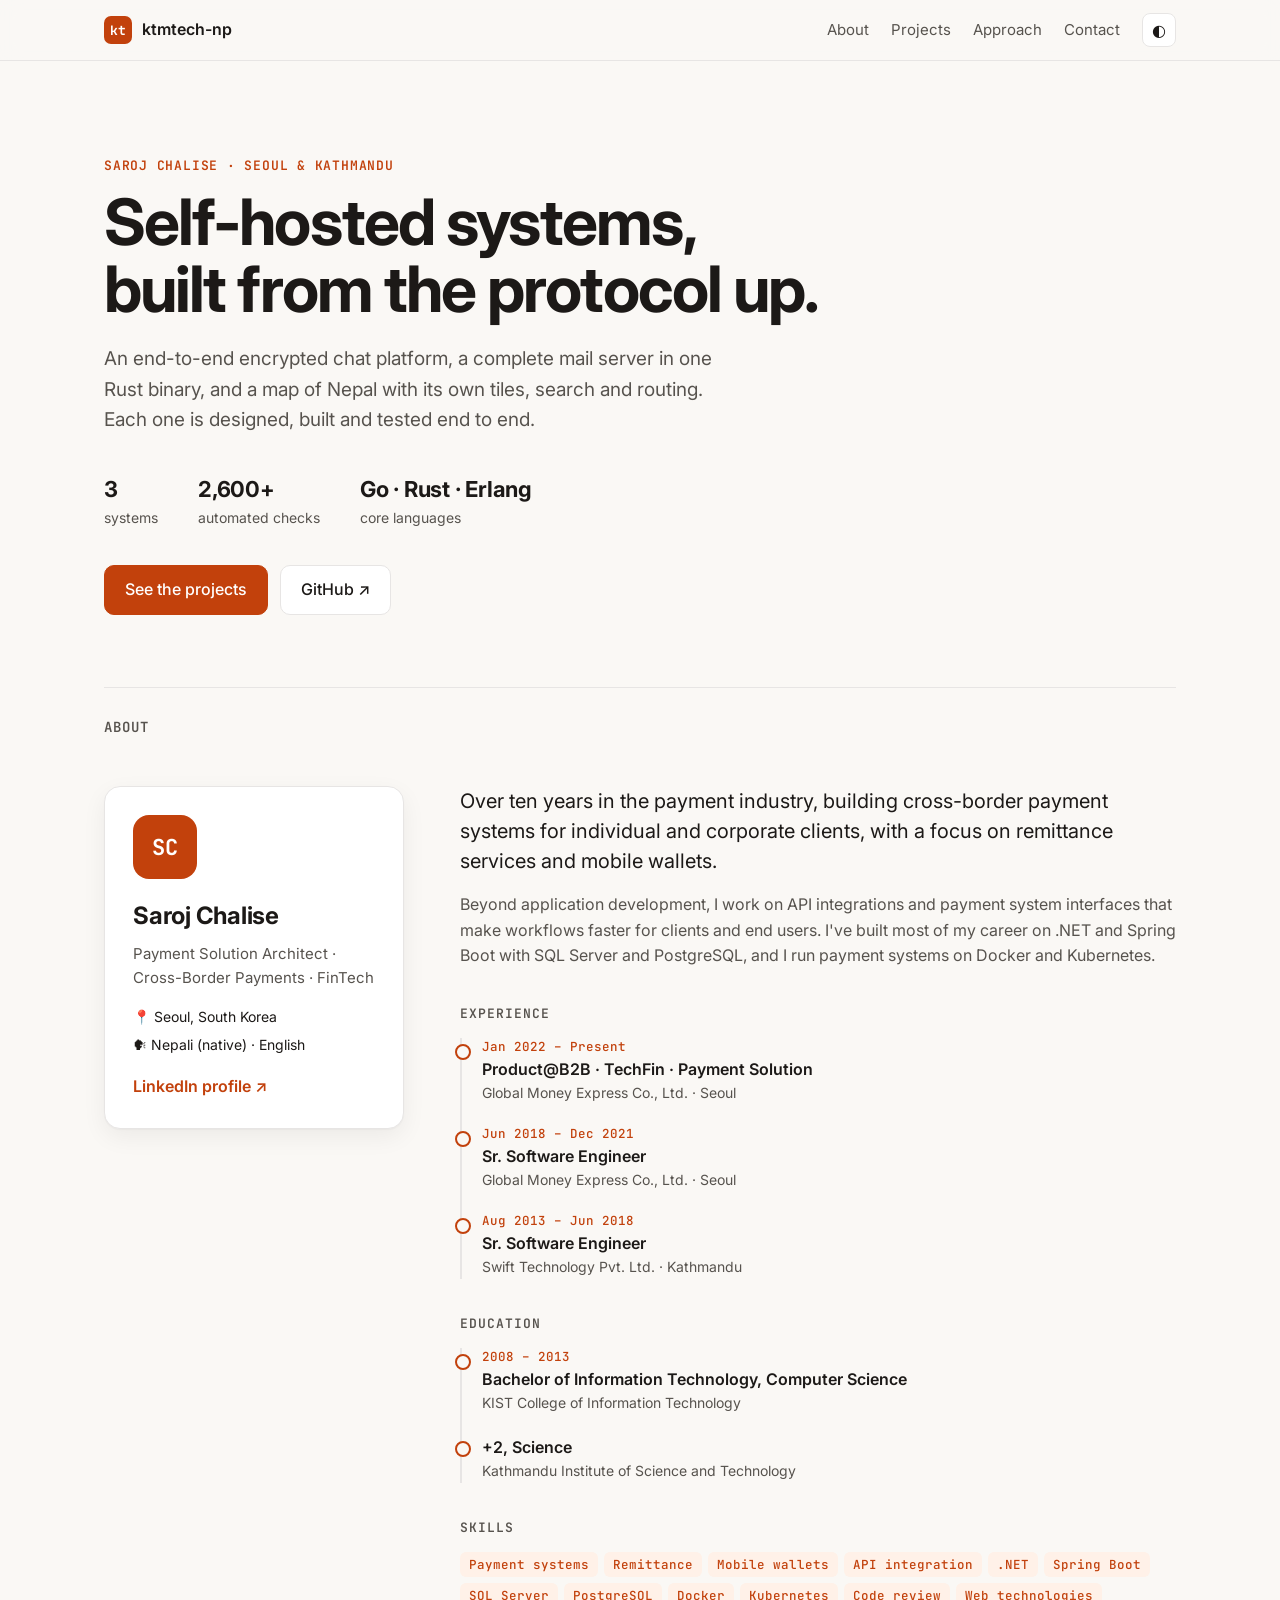
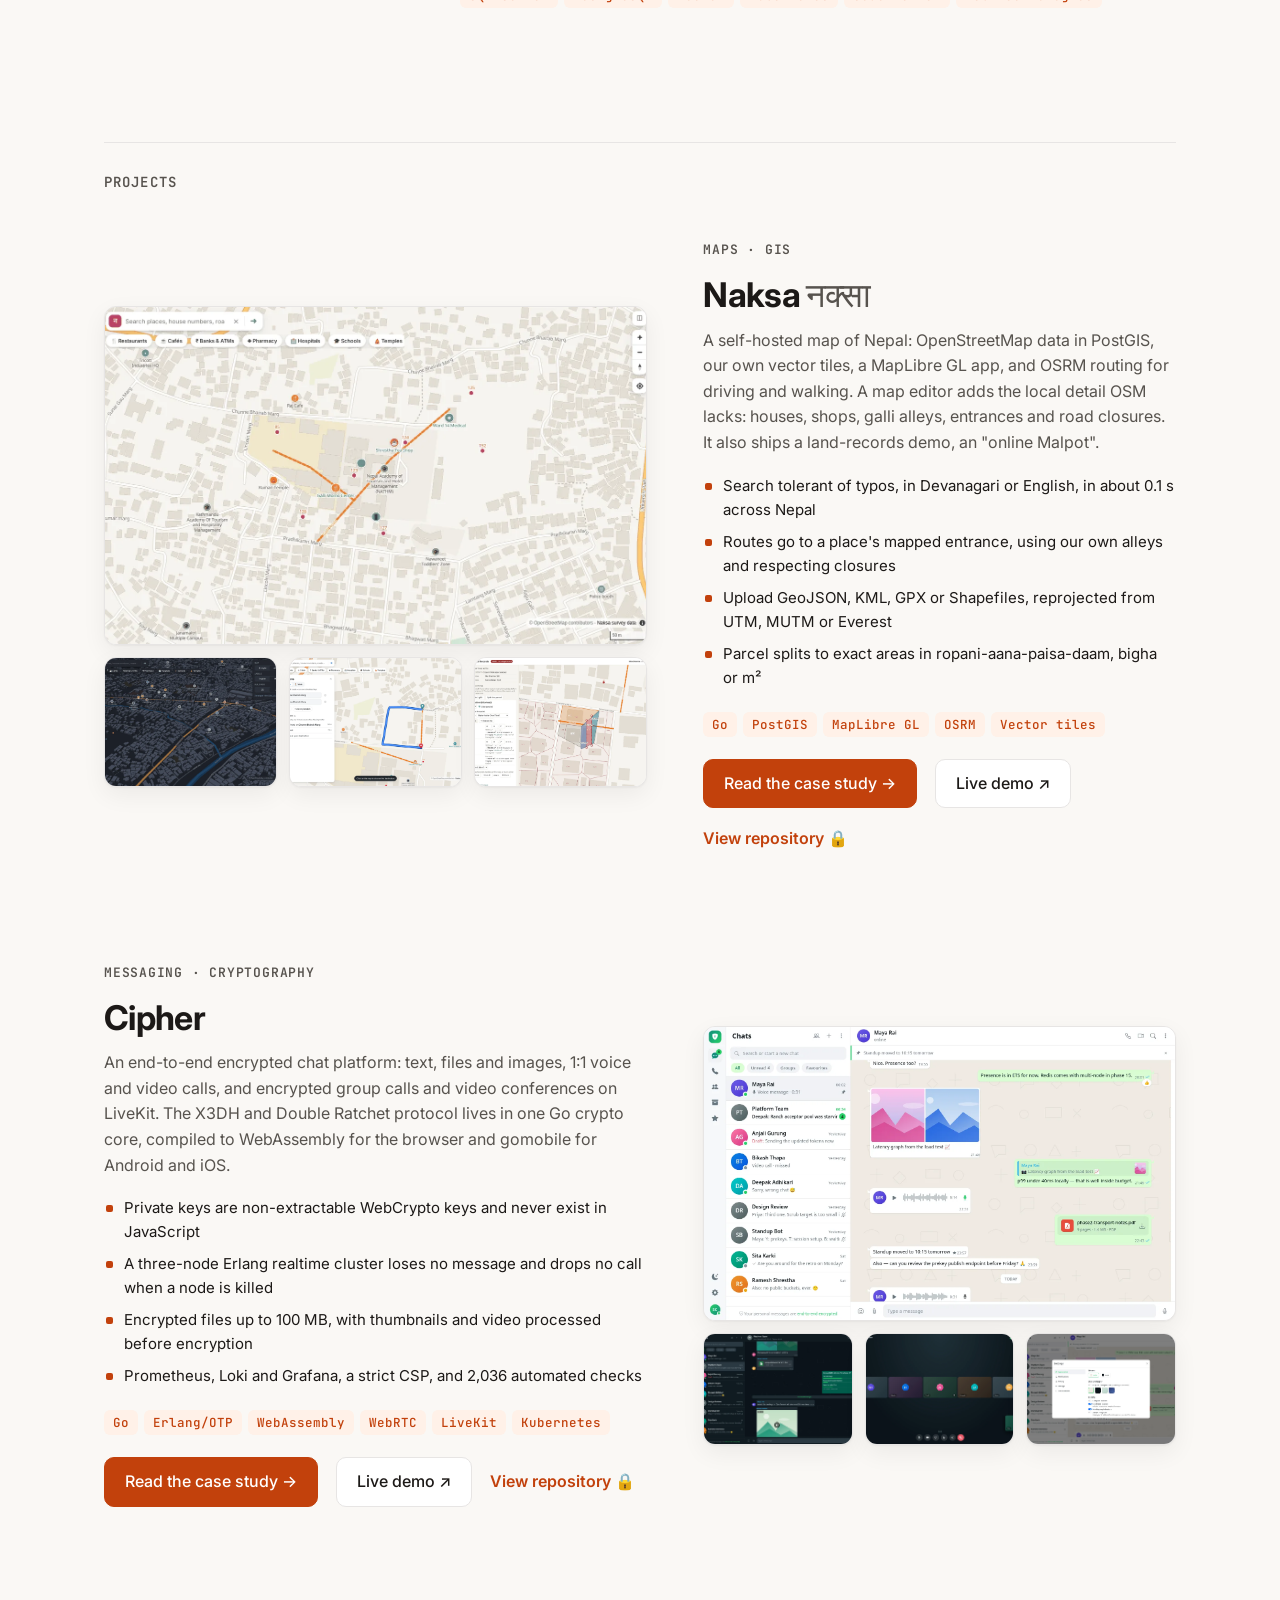
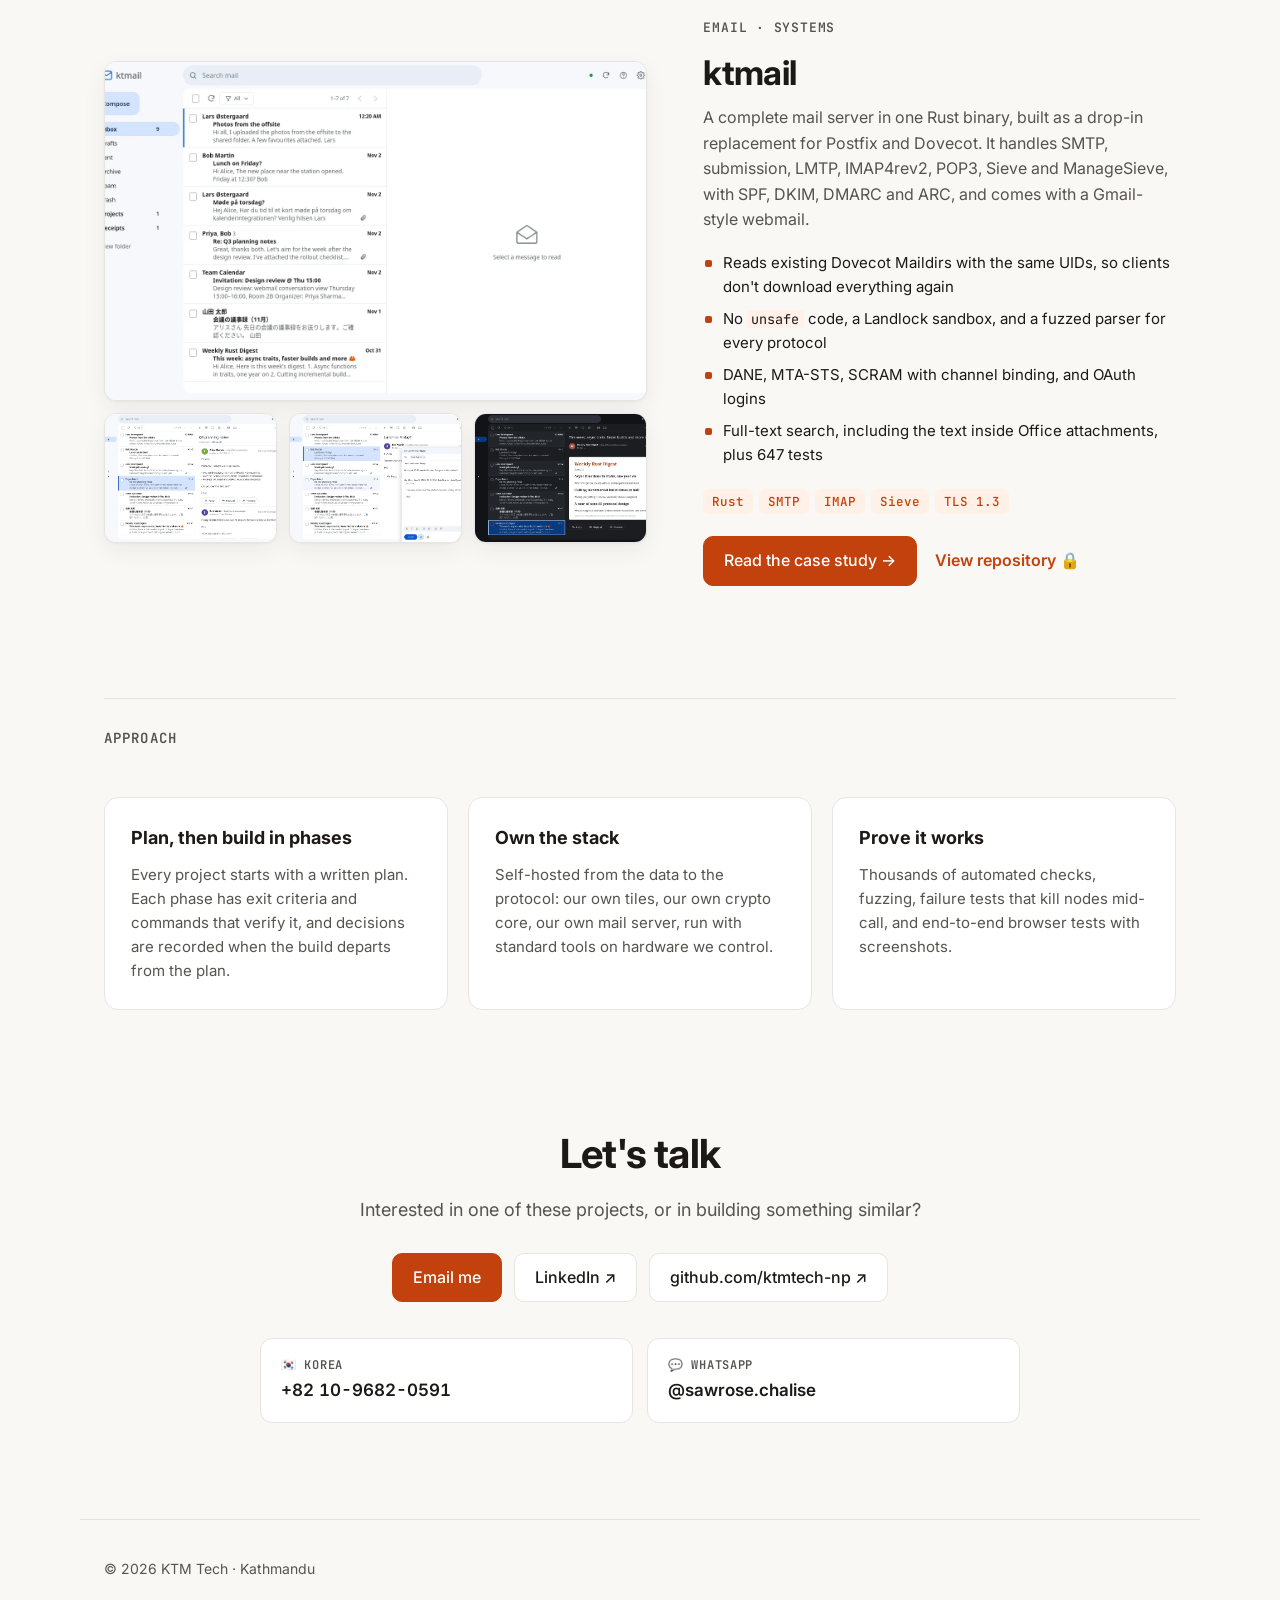
==== commit adc1580c: "Add live demo links for Naksa (all six apps) and Cipher Co-Authored-By: Claude Opus 5.5 <noreply@ant" ====
--- a/index.html
+++ b/index.html
@@ -143,7 +143,7 @@
             <li>Parcel splits to exact areas in ropani-aana-paisa-daam, bigha or m²</li>
           </ul>
           <ul class="tags"><li>Go</li><li>PostGIS</li><li>MapLibre GL</li><li>OSRM</li><li>Vector tiles</li></ul>
-          <div class="links"><a class="btn primary" href="naksa.html">Read the case study →</a> <a class="link" href="private.html?repo=naksa">View repository 🔒</a></div>
+          <div class="links"><a class="btn primary" href="naksa.html">Read the case study →</a> <a class="btn" href="https://naksa.himalcloud.com" target="_blank" rel="noopener">Live demo ↗</a> <a class="link" href="private.html?repo=naksa">View repository 🔒</a></div>
         </div>
       </article>
 
@@ -173,7 +173,7 @@
             <li>Prometheus, Loki and Grafana, a strict CSP, and 2,036 automated checks</li>
           </ul>
           <ul class="tags"><li>Go</li><li>Erlang/OTP</li><li>WebAssembly</li><li>WebRTC</li><li>LiveKit</li><li>Kubernetes</li></ul>
-          <div class="links"><a class="btn primary" href="cipher.html">Read the case study →</a> <a class="link" href="private.html?repo=chat-app">View repository 🔒</a></div>
+          <div class="links"><a class="btn primary" href="cipher.html">Read the case study →</a> <a class="btn" href="https://chat.himalcloud.com" target="_blank" rel="noopener">Live demo ↗</a> <a class="link" href="private.html?repo=chat-app">View repository 🔒</a></div>
         </div>
       </article>
 
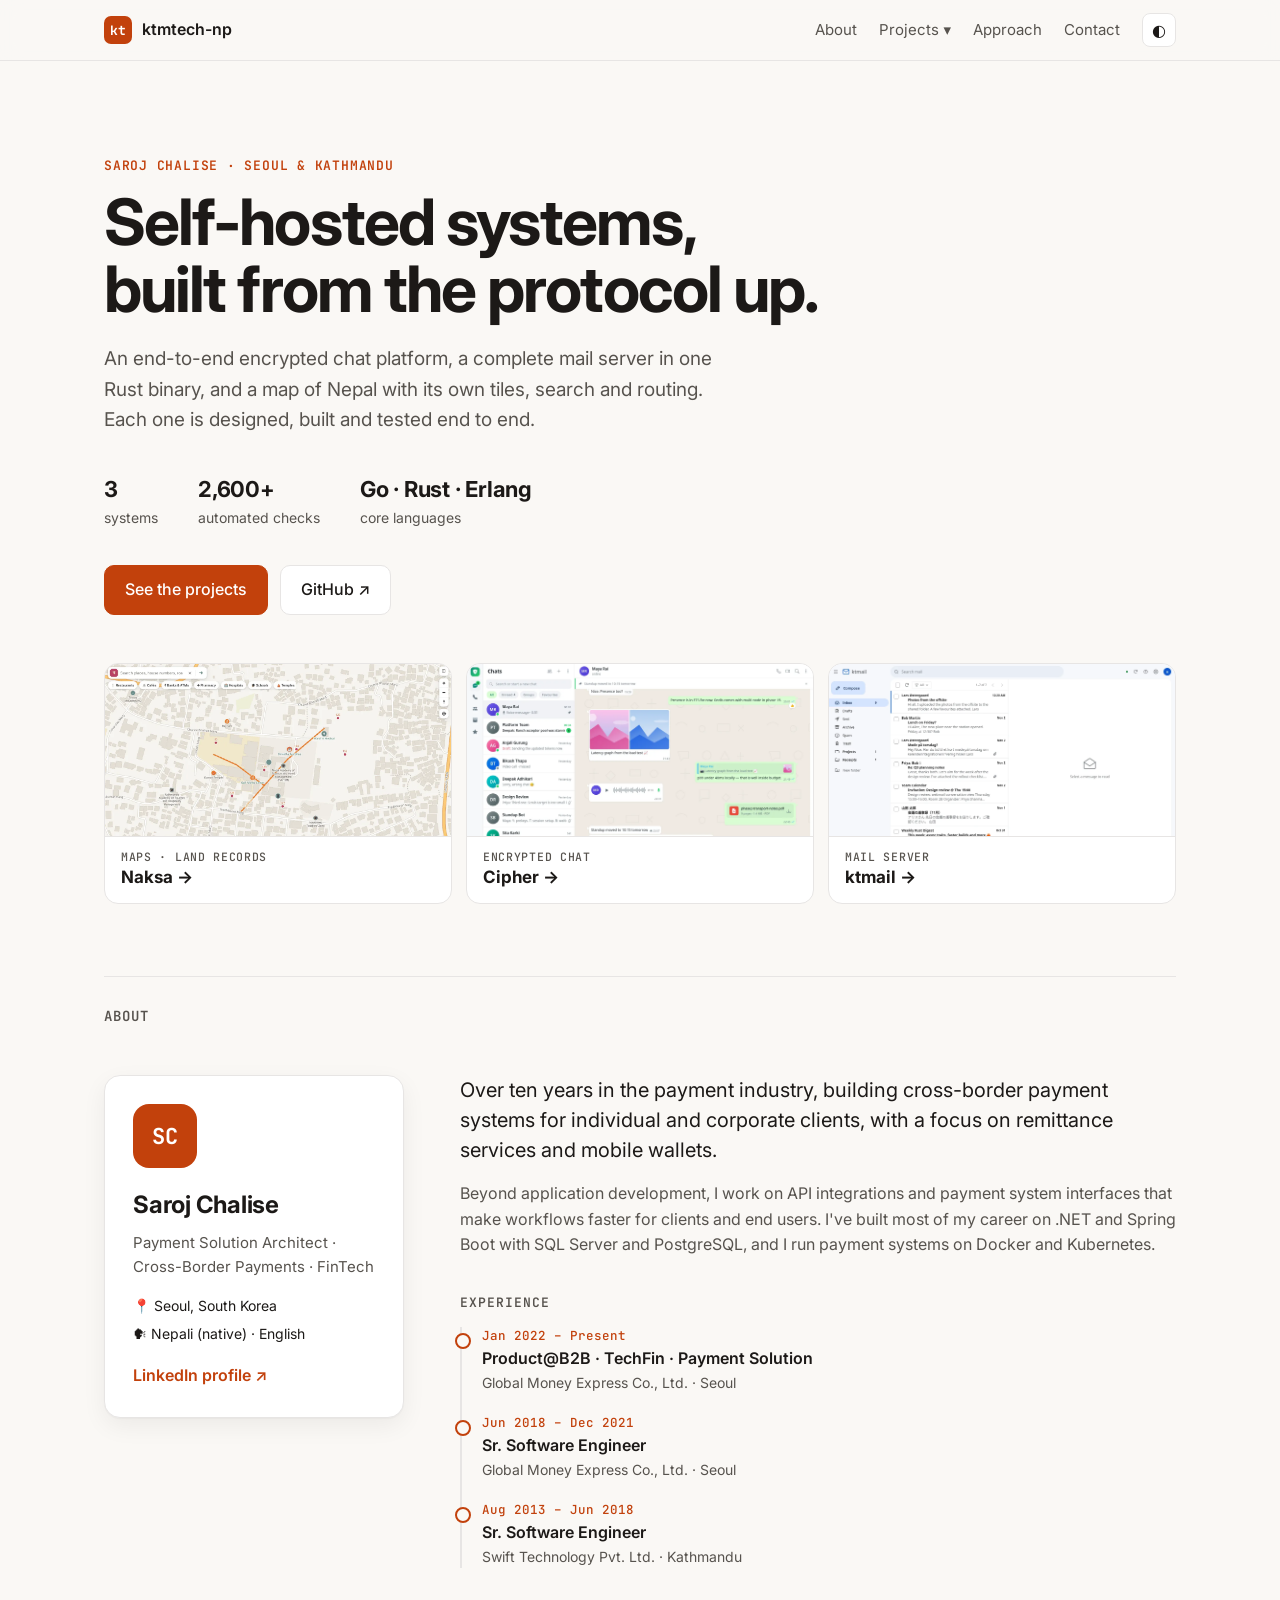
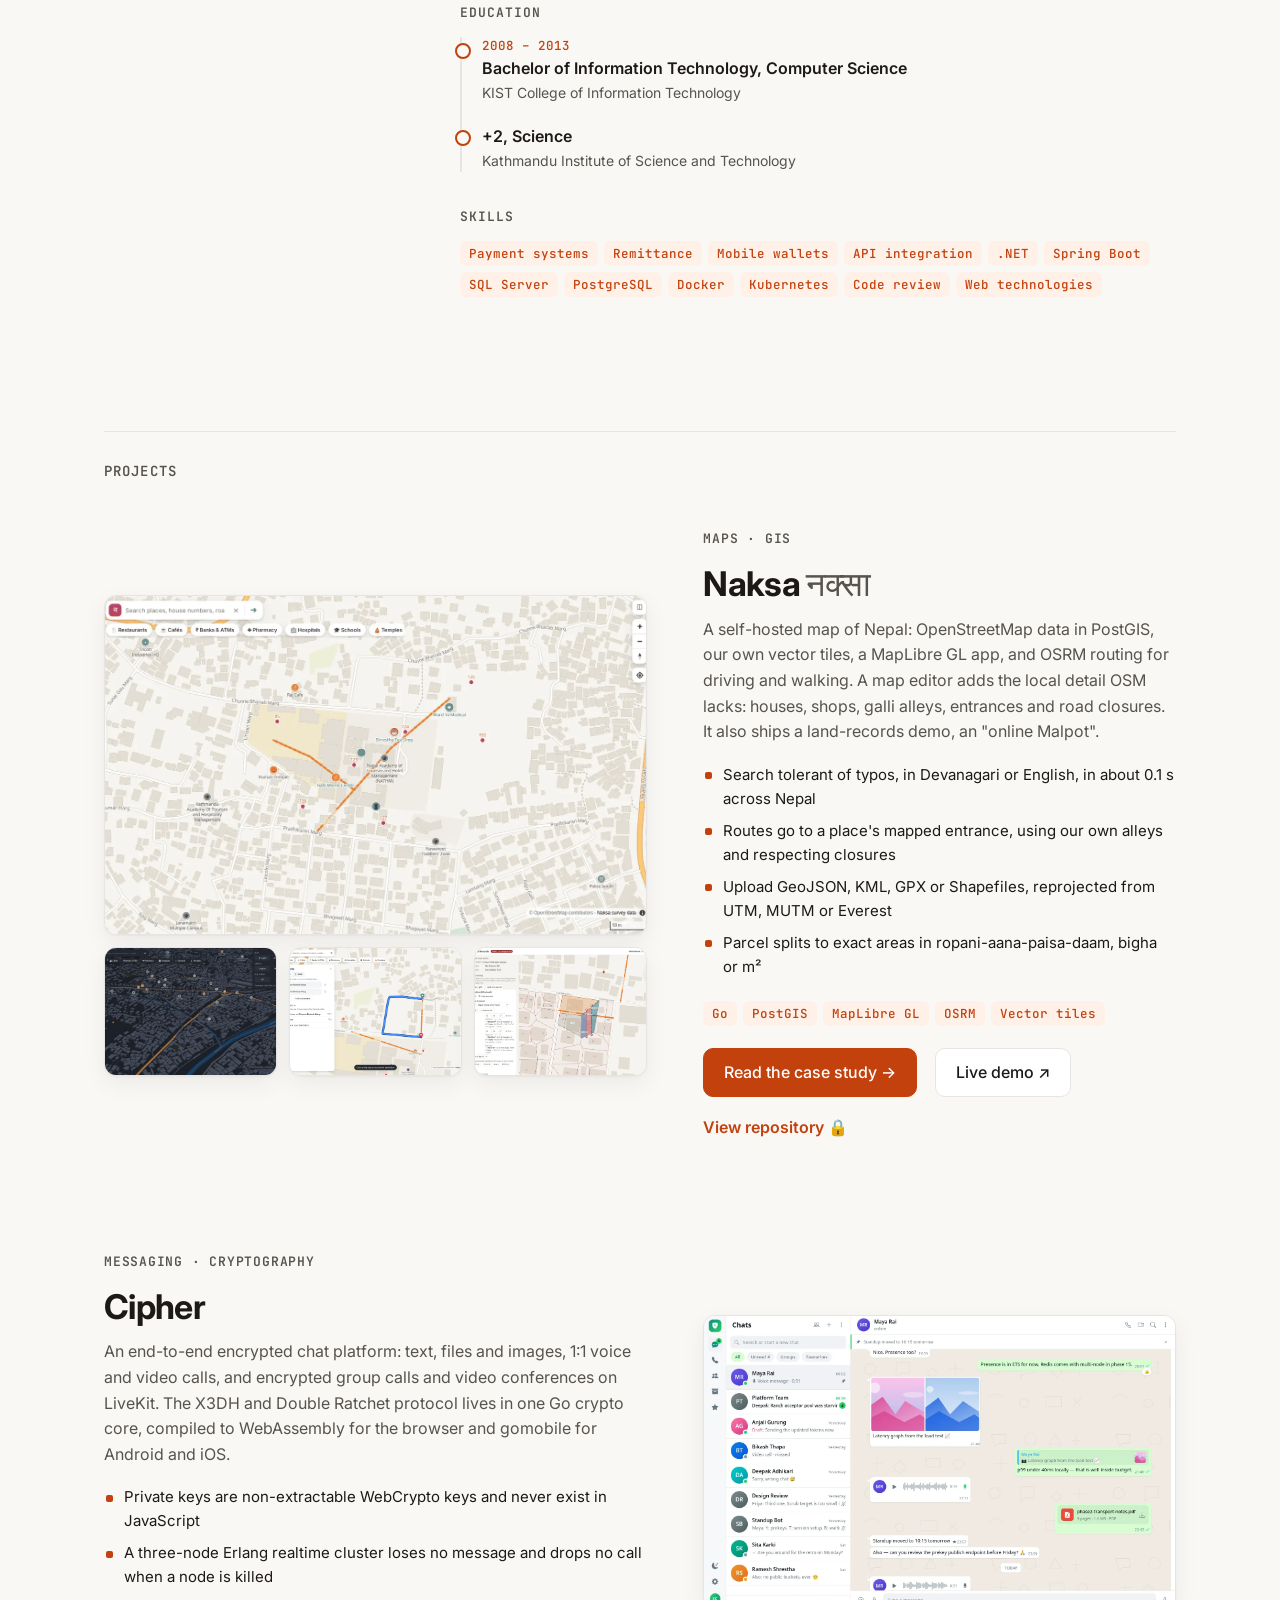
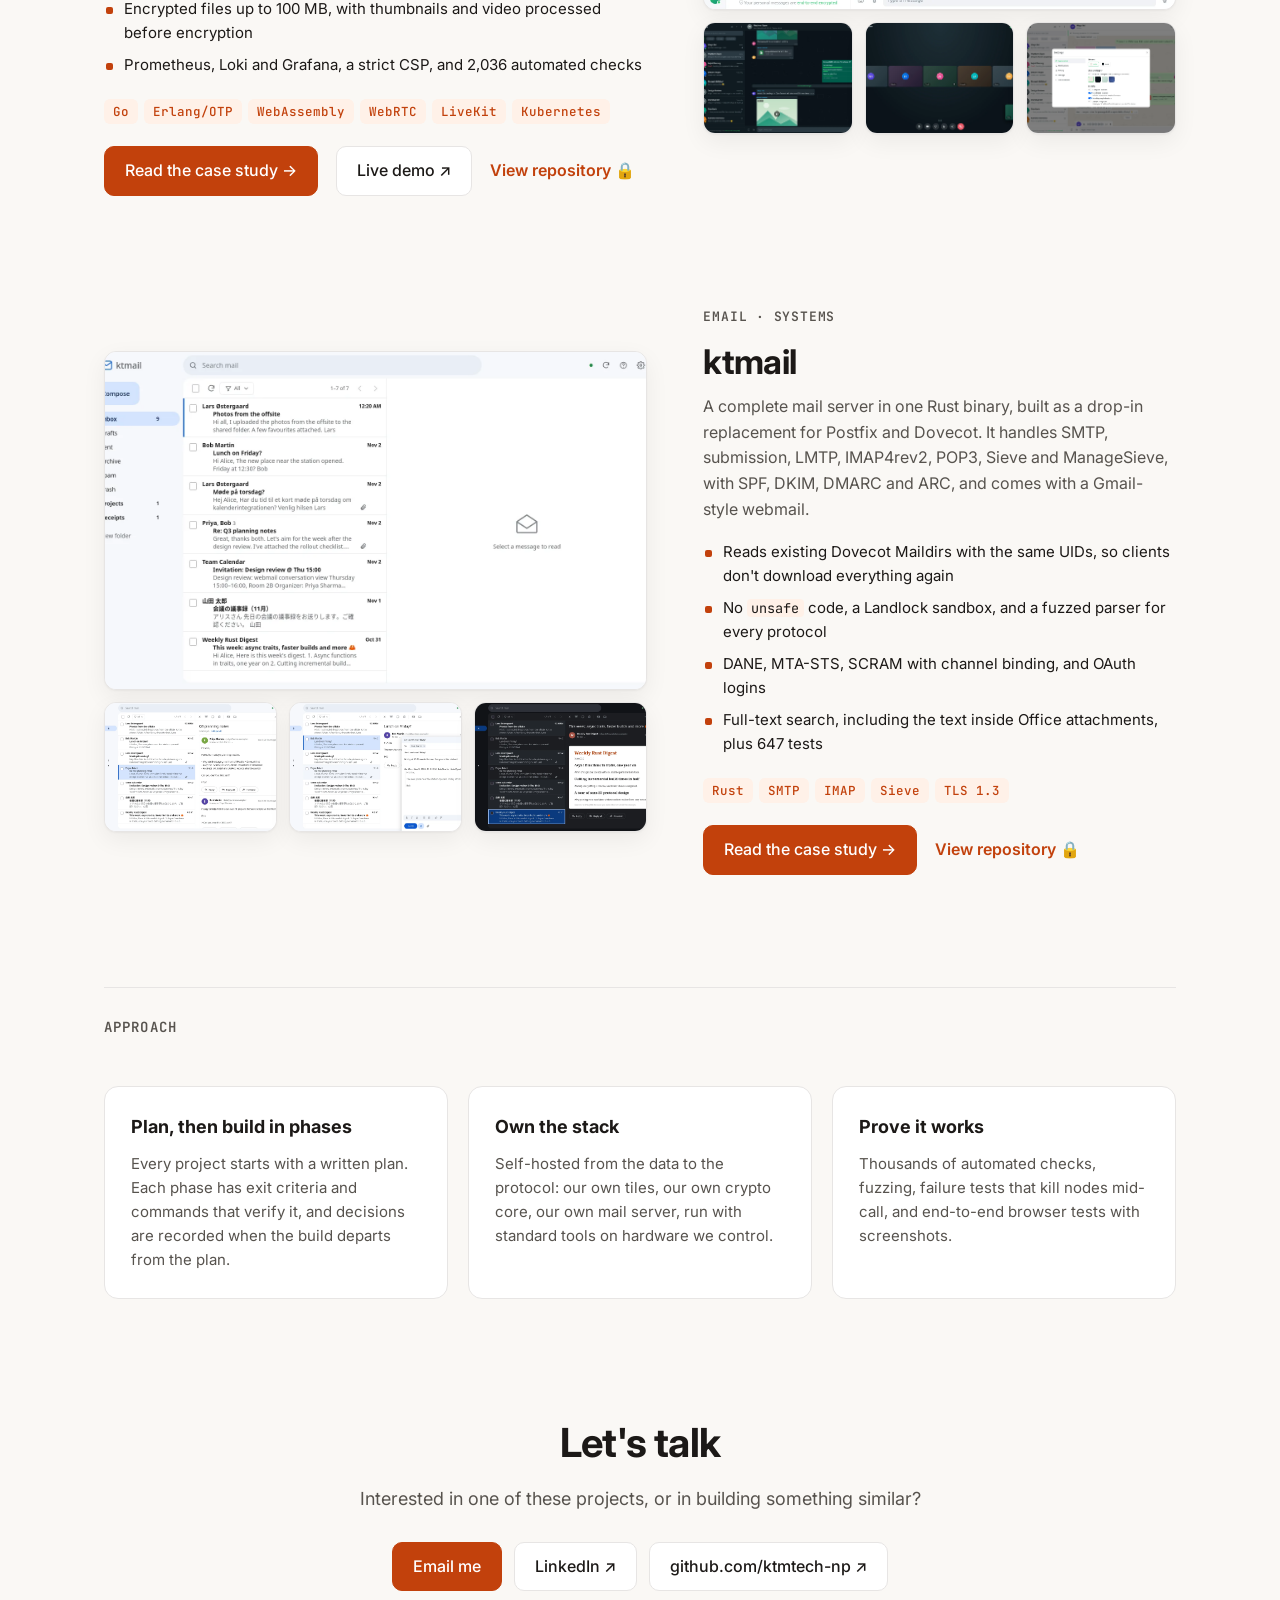
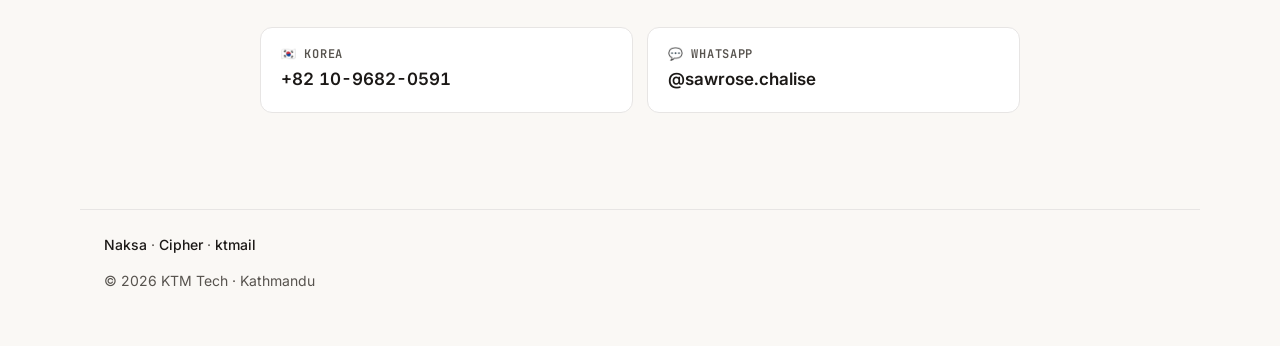
==== commit f1ac652a: "Add direct project links: nav menu, hero cards and footer Co-Authored-By: Claude Opus 5.5 <noreply@a" ====
--- a/index.html
+++ b/index.html
@@ -20,7 +20,14 @@
       <a class="brand" href="#top"><span class="logo">kt</span> ktmtech-np</a>
       <nav>
         <a href="#about">About</a>
-        <a href="#projects">Projects</a>
+        <div class="dd">
+          <a href="#projects" aria-haspopup="true">Projects ▾</a>
+          <div class="dd-menu">
+            <a href="naksa.html"><strong>Naksa</strong><span>Nepal map &amp; land records</span></a>
+            <a href="cipher.html"><strong>Cipher</strong><span>Encrypted chat &amp; calls</span></a>
+            <a href="ktmail.html"><strong>ktmail</strong><span>Mail server in Rust</span></a>
+          </div>
+        </div>
         <a href="#approach">Approach</a>
         <a href="#contact">Contact</a>
         <button id="theme" class="theme-btn" aria-label="Toggle dark mode">◐</button>
@@ -46,6 +53,11 @@
         <a class="btn primary" href="#projects">See the projects</a>
         <a class="btn" href="https://github.com/ktmtech-np" target="_blank" rel="noopener">GitHub ↗</a>
       </div>
+      <div class="quick">
+        <a href="naksa.html"><img src="assets/img/naksa-map-light.webp" alt="" loading="lazy"><span><small>Maps · Land records</small><strong>Naksa →</strong></span></a>
+        <a href="cipher.html"><img src="assets/img/cipher/conversation.webp" alt="" loading="lazy"><span><small>Encrypted chat</small><strong>Cipher →</strong></span></a>
+        <a href="ktmail.html"><img src="assets/img/ktmail/inbox.webp" alt="" loading="lazy"><span><small>Mail server</small><strong>ktmail →</strong></span></a>
+      </div>
     </section>
 
     <section id="about" class="wrap">
@@ -252,6 +264,7 @@
   </main>
 
   <footer class="wrap footer">
+    <p class="foot-links"><a href="naksa.html">Naksa</a> · <a href="cipher.html">Cipher</a> · <a href="ktmail.html">ktmail</a></p>
     <p>© <span id="year">2026</span> KTM Tech · Kathmandu</p>
   </footer>
 
--- a/style.css
+++ b/style.css
@@ -161,3 +161,33 @@
 .title-link:hover { color: var(--accent); }
 .project-media .shot img, .project-media .mock { cursor: pointer; }
 .project-media > a { display: block; }
+
+/* projects dropdown in the nav */
+.dd { position: relative; }
+.dd > a { color: var(--muted); text-decoration: none; font-size: 15px; }
+.dd-menu { position: absolute; right: -12px; top: 100%; padding-top: 12px; display: none; min-width: 250px; }
+.dd-menu::before { content: ""; position: absolute; inset: 12px 0 0; background: var(--surface); border: 1px solid var(--line); border-radius: 12px; box-shadow: var(--shadow); z-index: -1; }
+.dd:hover .dd-menu, .dd:focus-within .dd-menu { display: block; }
+.dd-menu { z-index: 20; }
+.dd-menu a { display: flex; flex-direction: column; padding: 10px 16px; border-radius: 8px; margin: 4px; }
+.dd-menu a:hover { background: var(--accent-soft); }
+.dd-menu a strong { color: var(--text); font-size: 15px; }
+.dd-menu a span { font-size: 13px; color: var(--muted); }
+
+/* project quick links in the hero */
+.quick { display: grid; grid-template-columns: repeat(3, 1fr); gap: 14px; margin-top: 48px; }
+.quick a { display: flex; flex-direction: column; text-decoration: none; background: var(--surface); border: 1px solid var(--line); border-radius: 14px; overflow: hidden; transition: border-color .15s, transform .15s; }
+.quick a:hover { border-color: var(--accent); transform: translateY(-2px); }
+.quick img { aspect-ratio: 16/8; object-fit: cover; object-position: top left; width: 100%; border-bottom: 1px solid var(--line); }
+.quick span { display: flex; flex-direction: column; padding: 12px 16px; }
+.quick small { font: 500 11.5px "JetBrains Mono", monospace; color: var(--muted); text-transform: uppercase; letter-spacing: .06em; }
+.quick strong { font-size: 17px; }
+.foot-links { margin: 0 0 6px; }
+.foot-links a { color: var(--text); text-decoration: none; font-weight: 500; }
+.foot-links a:hover { color: var(--accent); }
+@media (max-width: 520px) {
+  .dd { display: none; }
+  .quick { grid-template-columns: 1fr; }
+  .quick a { flex-direction: row; align-items: center; }
+  .quick img { width: 110px; aspect-ratio: 4/3; border-bottom: 0; border-right: 1px solid var(--line); }
+}
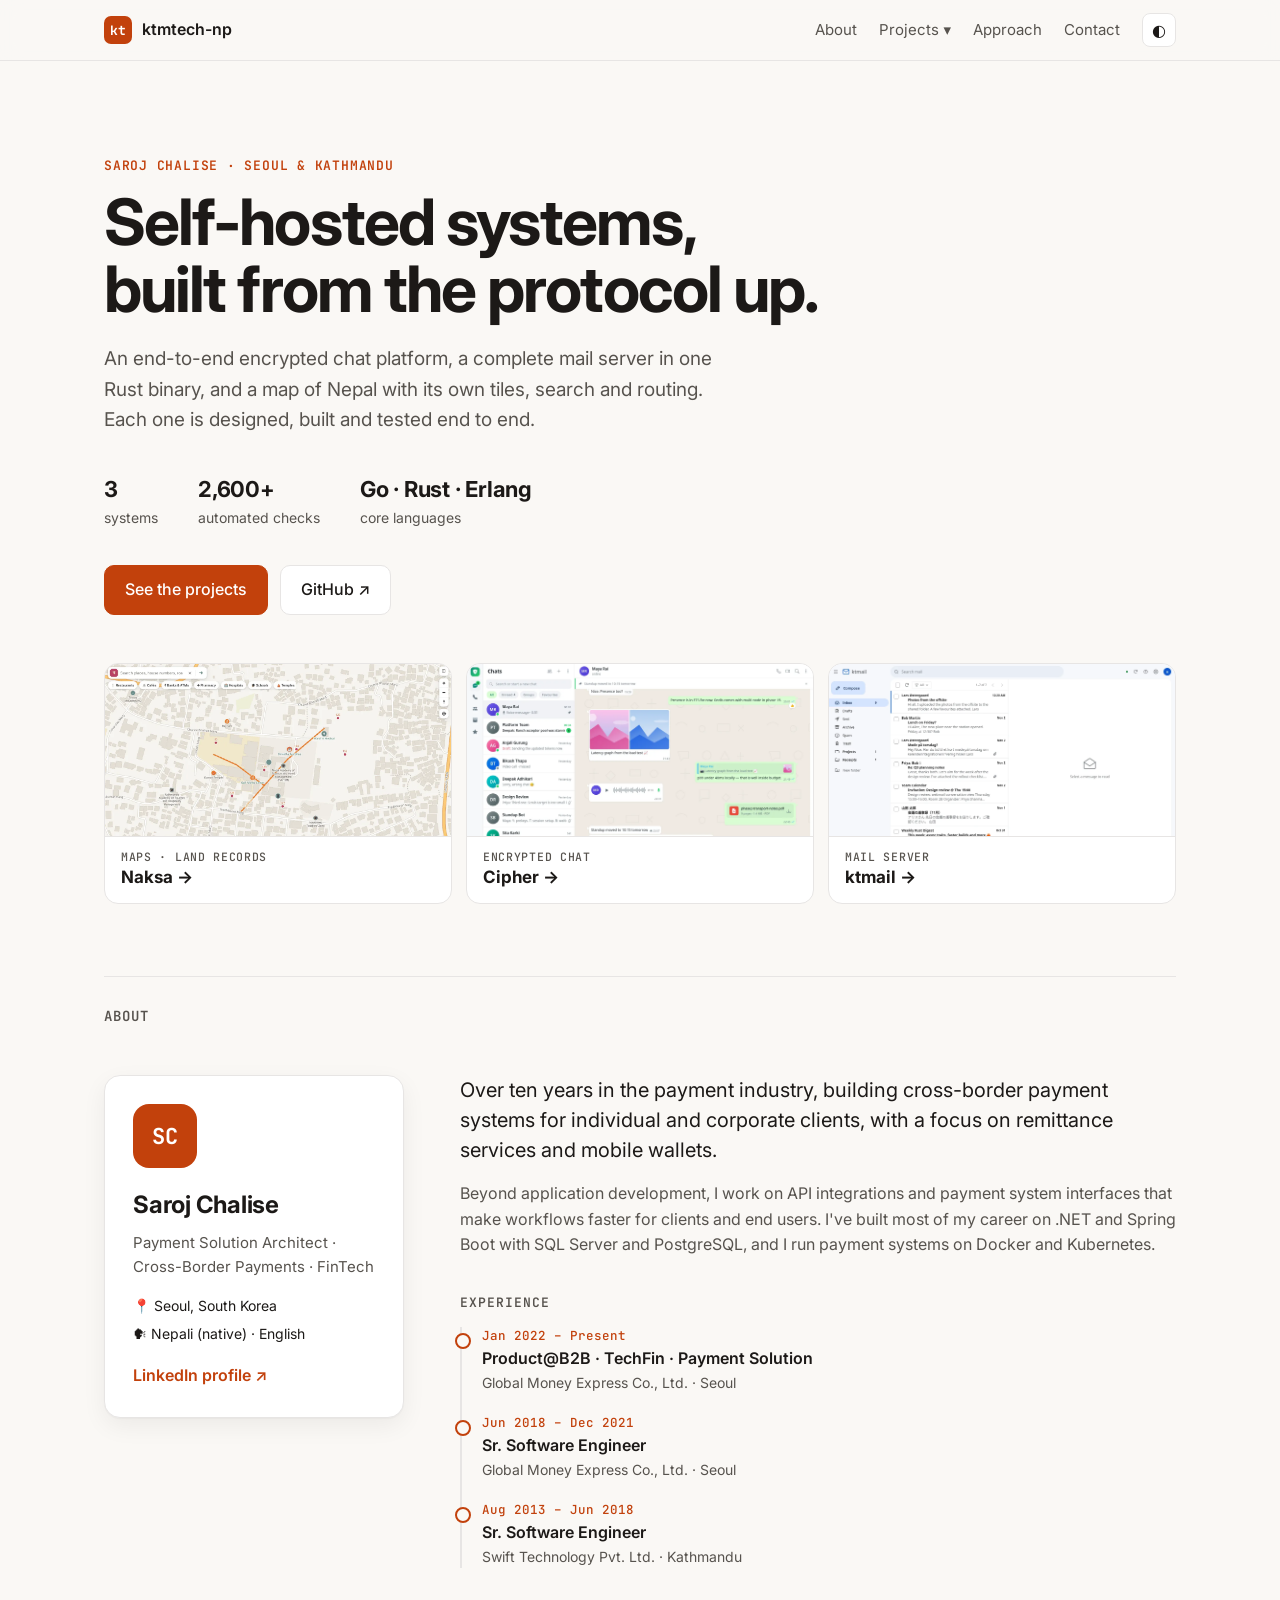
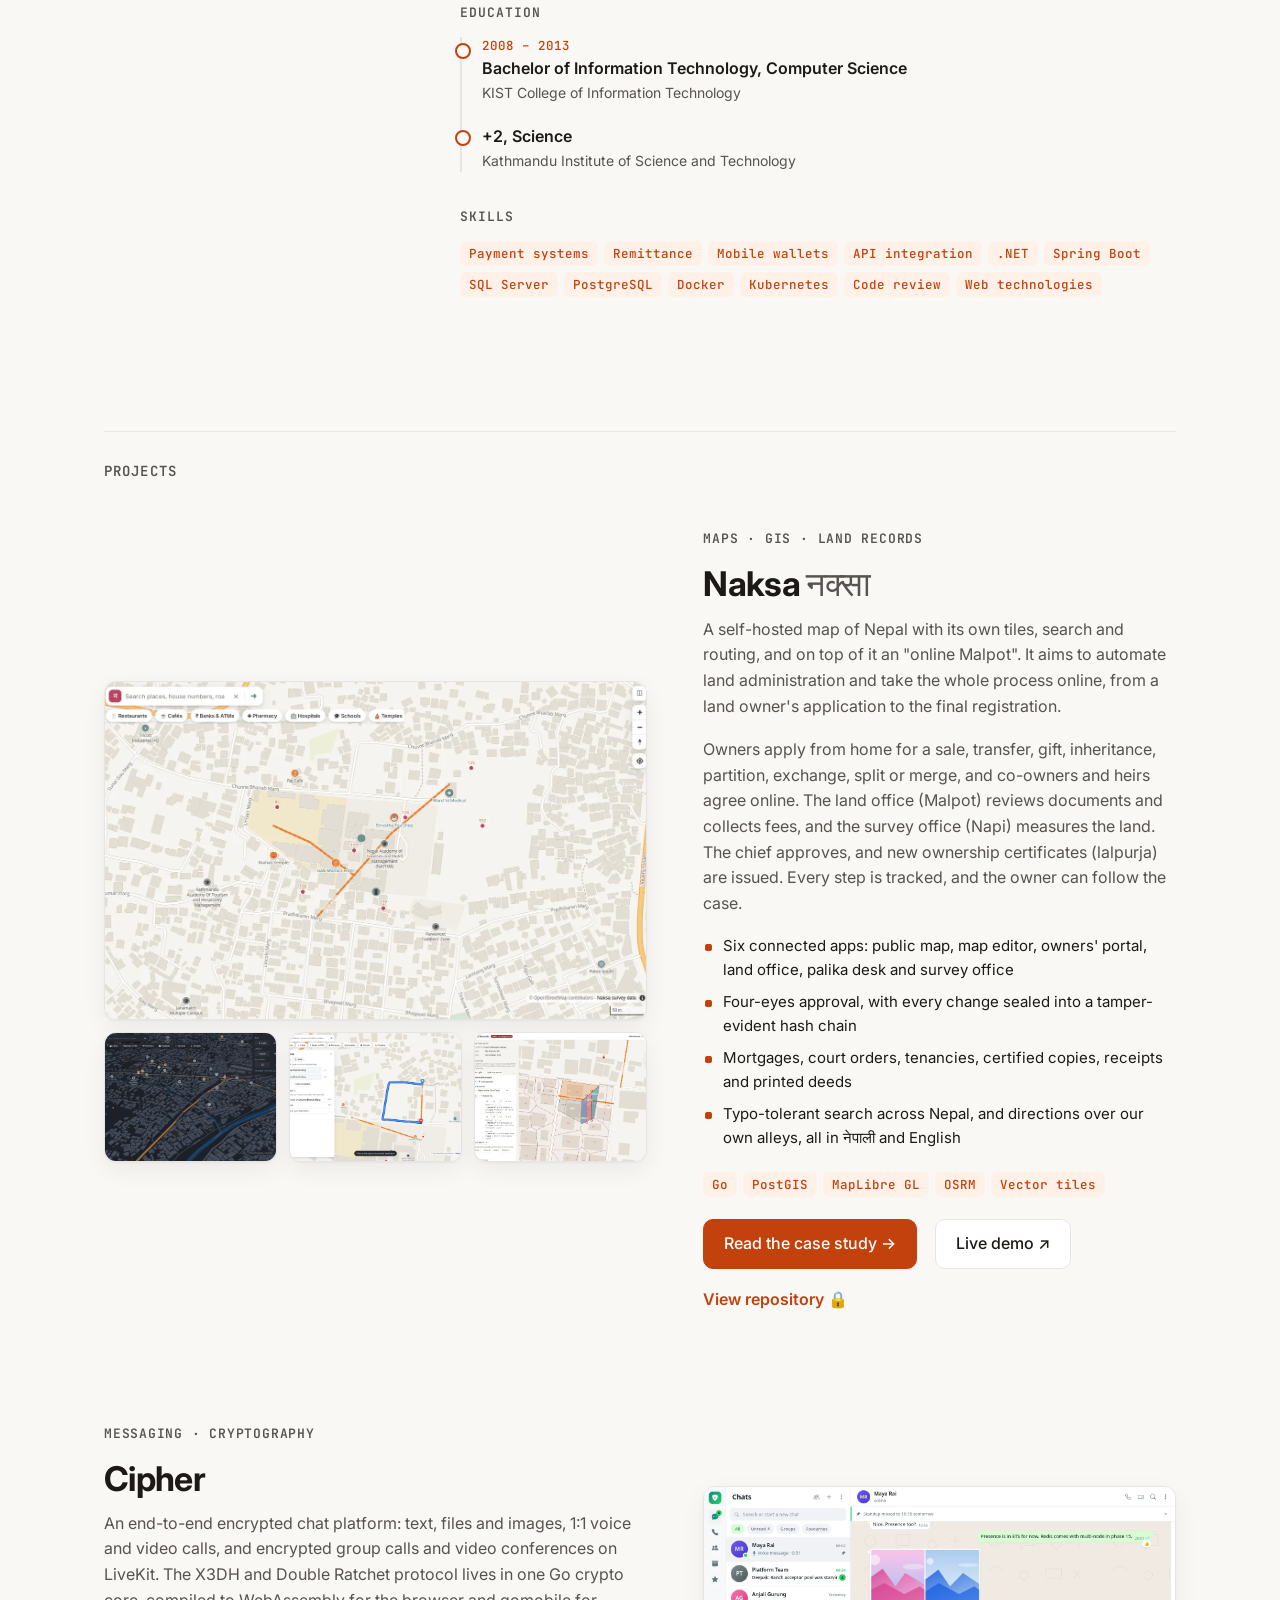
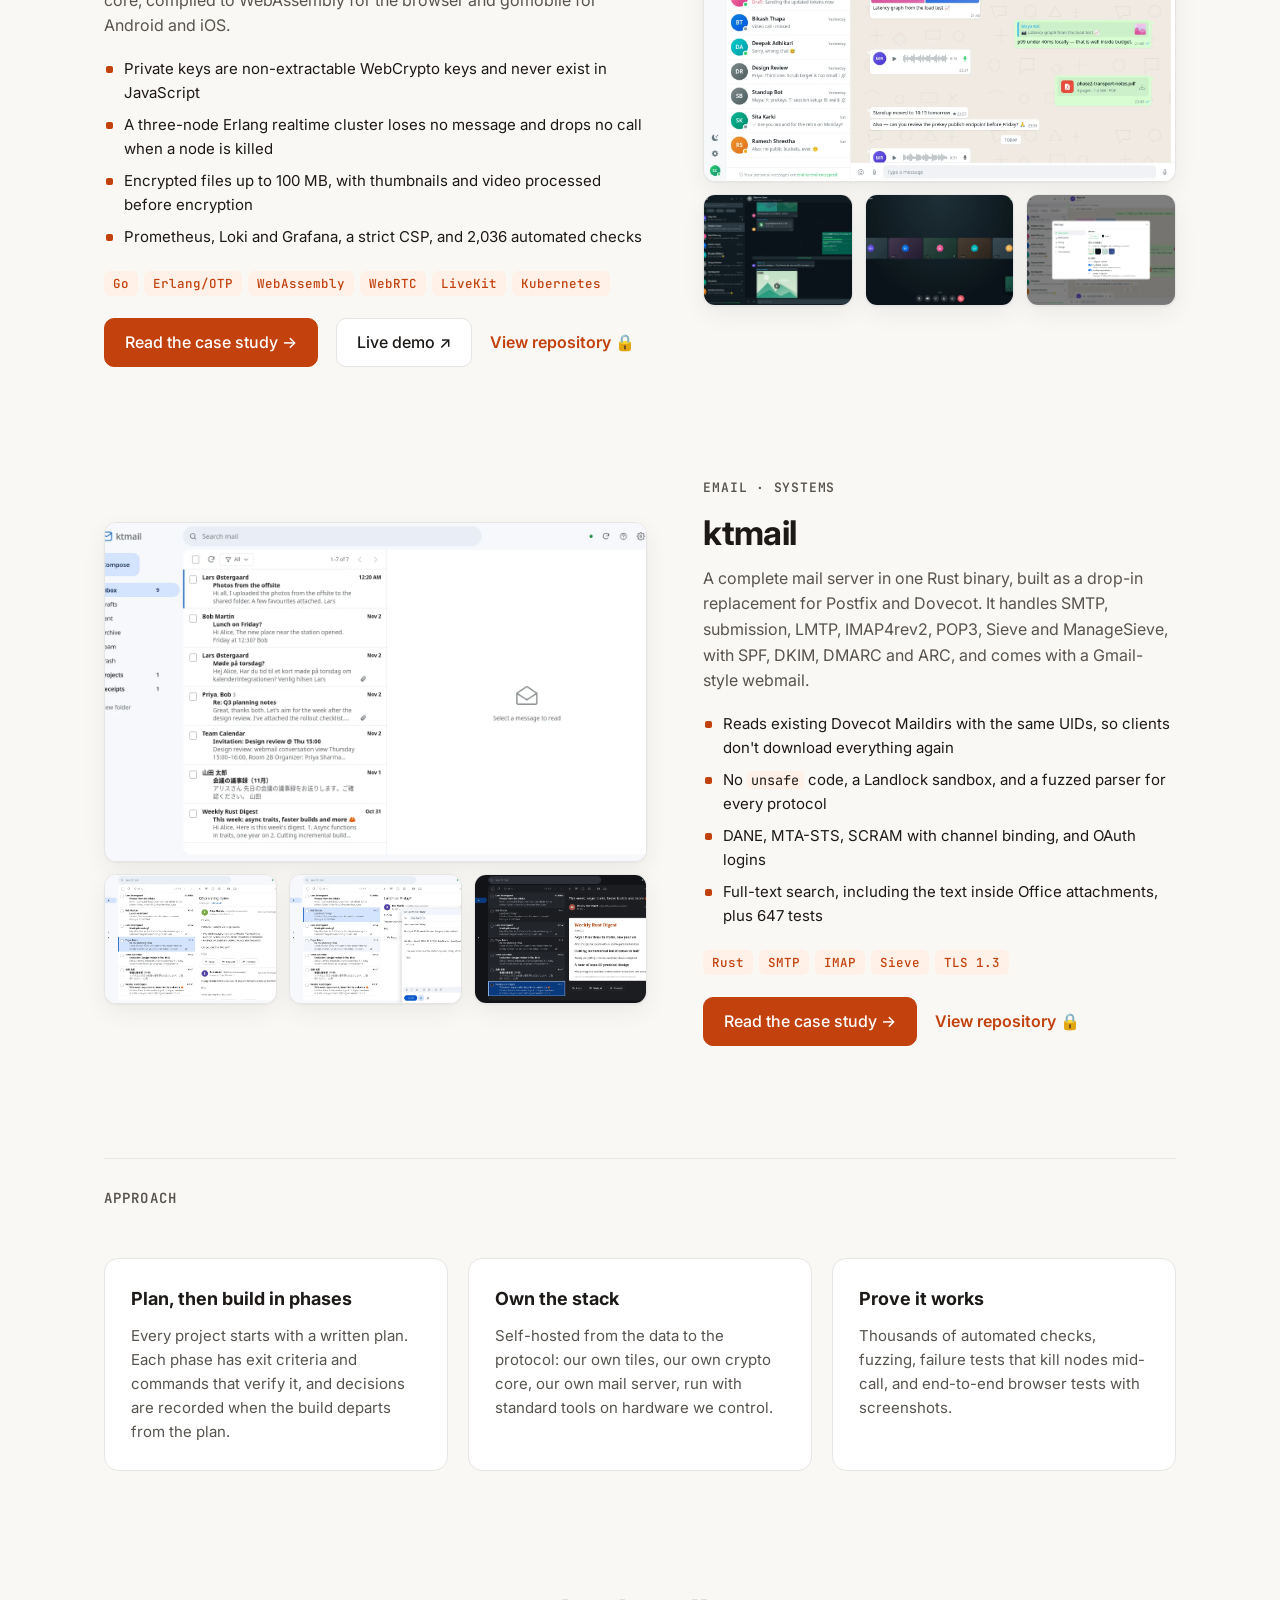
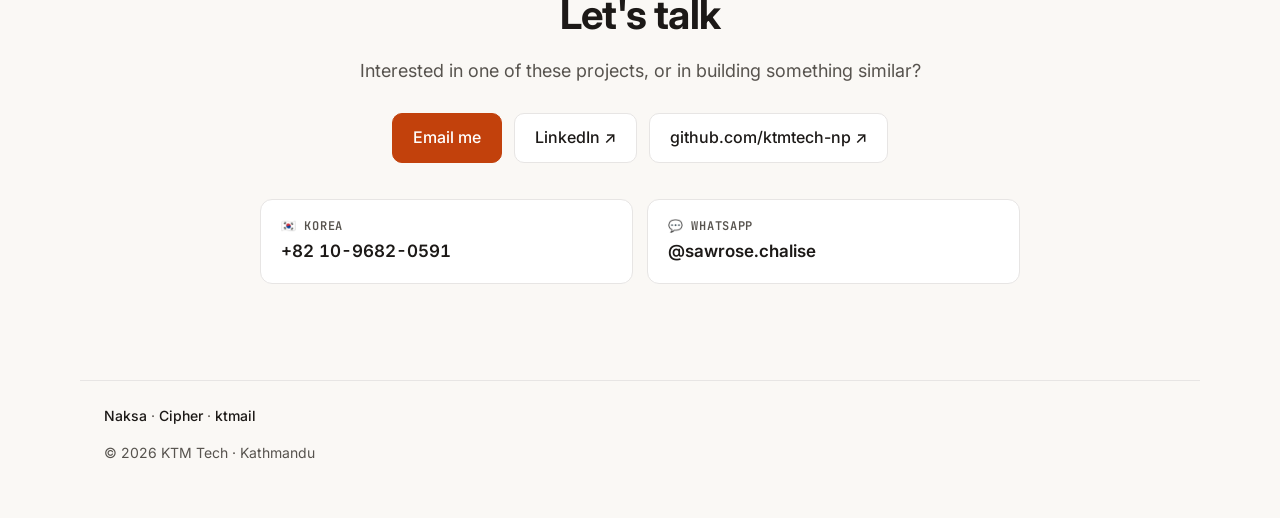
==== commit 398b2790: "Describe Naksa's goal of taking land administration fully online Co-Authored-By: Claude Opus 5.5 <no" ====
--- a/index.html
+++ b/index.html
@@ -140,19 +140,25 @@
           </div>
         </div>
         <div class="project-body">
-          <p class="kicker">Maps · GIS</p>
+          <p class="kicker">Maps · GIS · Land records</p>
           <h3><a class="title-link" href="naksa.html">Naksa <span class="np">नक्सा</span></a></h3>
           <p>
-            A self-hosted map of Nepal: OpenStreetMap data in PostGIS, our own vector tiles,
-            a MapLibre GL app, and OSRM routing for driving and walking. A map editor adds the
-            local detail OSM lacks: houses, shops, galli alleys, entrances and road closures.
-            It also ships a land-records demo, an "online Malpot".
+            A self-hosted map of Nepal with its own tiles, search and routing, and on top of it an
+            "online Malpot". It aims to automate land administration and take the whole process online,
+            from a land owner's application to the final registration.
+          </p>
+          <p>
+            Owners apply from home for a sale, transfer, gift, inheritance, partition, exchange, split
+            or merge, and co-owners and heirs agree online. The land office (Malpot) reviews documents
+            and collects fees, and the survey office (Napi) measures the land. The chief approves, and new
+            ownership certificates (lalpurja) are issued. Every step is tracked, and the owner can follow
+            the case.
           </p>
           <ul class="points">
-            <li>Search tolerant of typos, in Devanagari or English, in about 0.1&nbsp;s across Nepal</li>
-            <li>Routes go to a place's mapped entrance, using our own alleys and respecting closures</li>
-            <li>Upload GeoJSON, KML, GPX or Shapefiles, reprojected from UTM, MUTM or Everest</li>
-            <li>Parcel splits to exact areas in ropani-aana-paisa-daam, bigha or m²</li>
+            <li>Six connected apps: public map, map editor, owners' portal, land office, palika desk and survey office</li>
+            <li>Four-eyes approval, with every change sealed into a tamper-evident hash chain</li>
+            <li>Mortgages, court orders, tenancies, certified copies, receipts and printed deeds</li>
+            <li>Typo-tolerant search across Nepal, and directions over our own alleys, all in नेपाली and English</li>
           </ul>
           <ul class="tags"><li>Go</li><li>PostGIS</li><li>MapLibre GL</li><li>OSRM</li><li>Vector tiles</li></ul>
           <div class="links"><a class="btn primary" href="naksa.html">Read the case study →</a> <a class="btn" href="https://naksa.himalcloud.com" target="_blank" rel="noopener">Live demo ↗</a> <a class="link" href="private.html?repo=naksa">View repository 🔒</a></div>
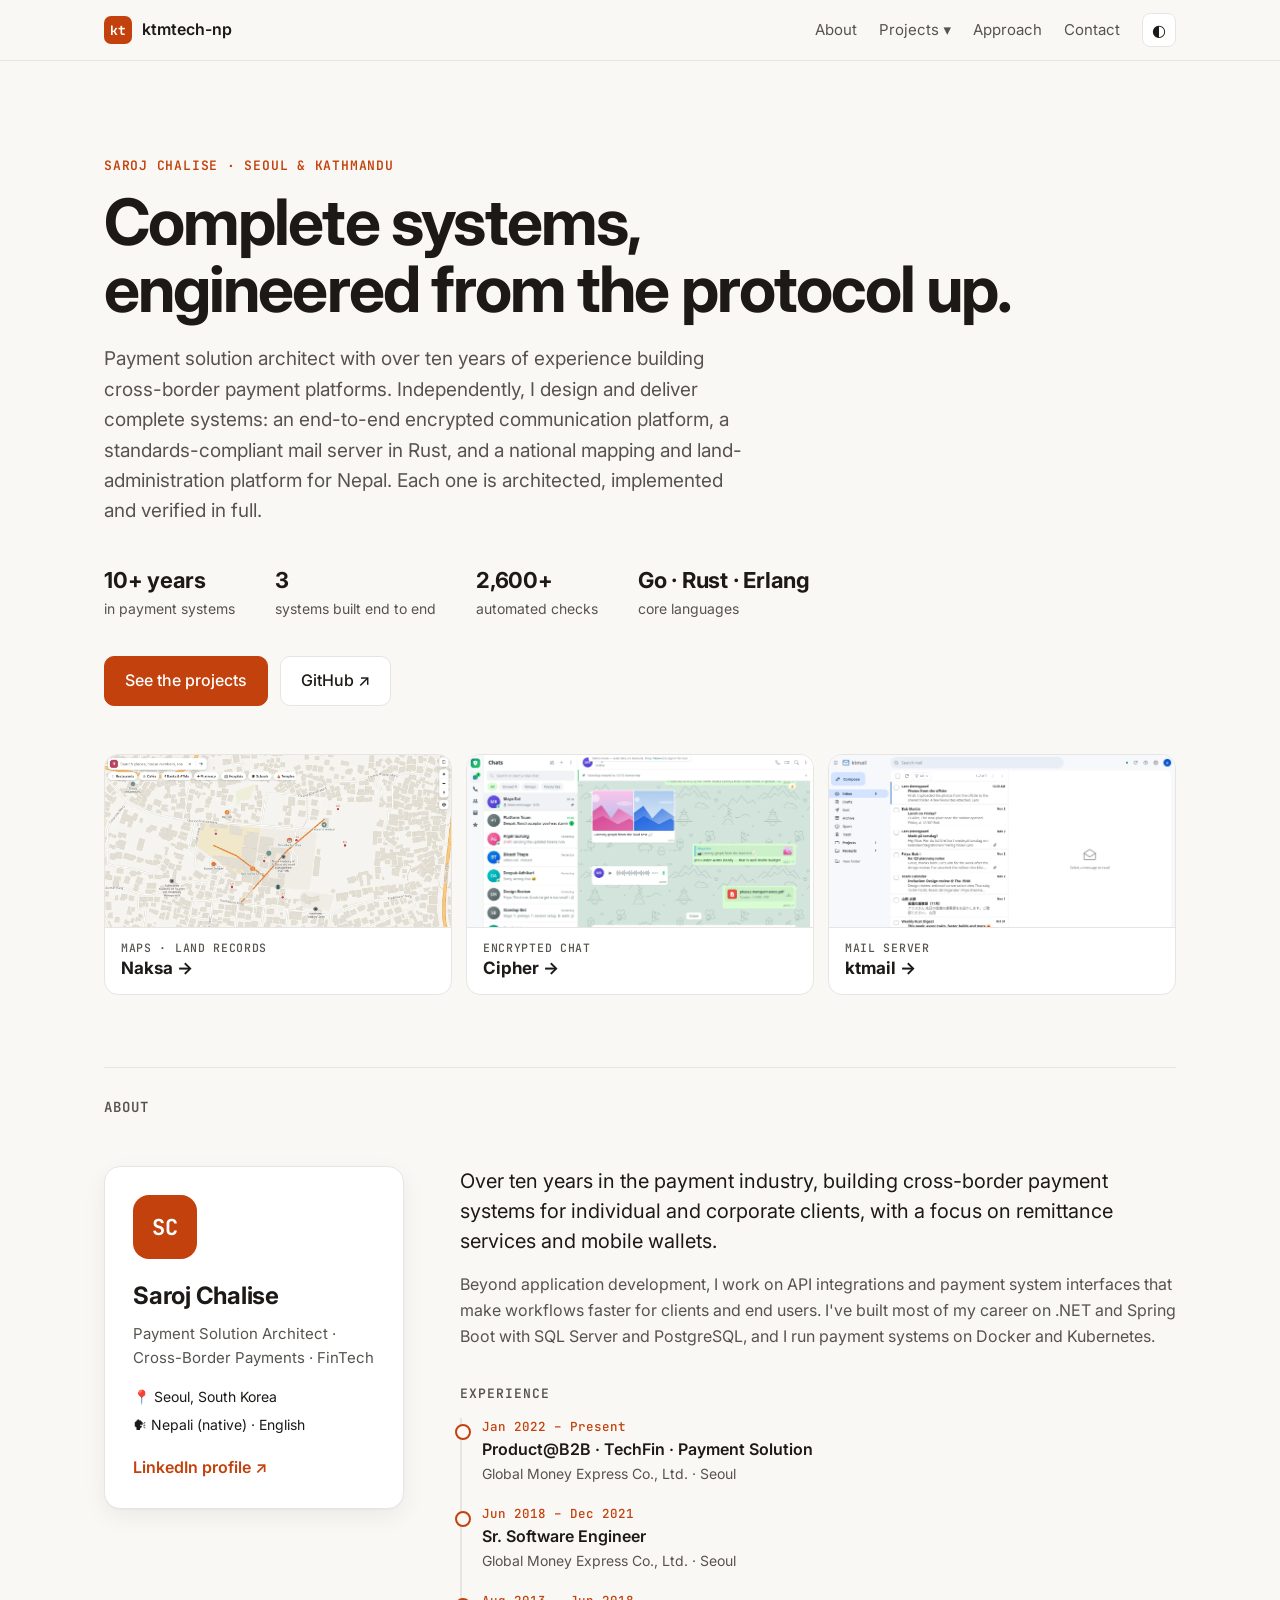
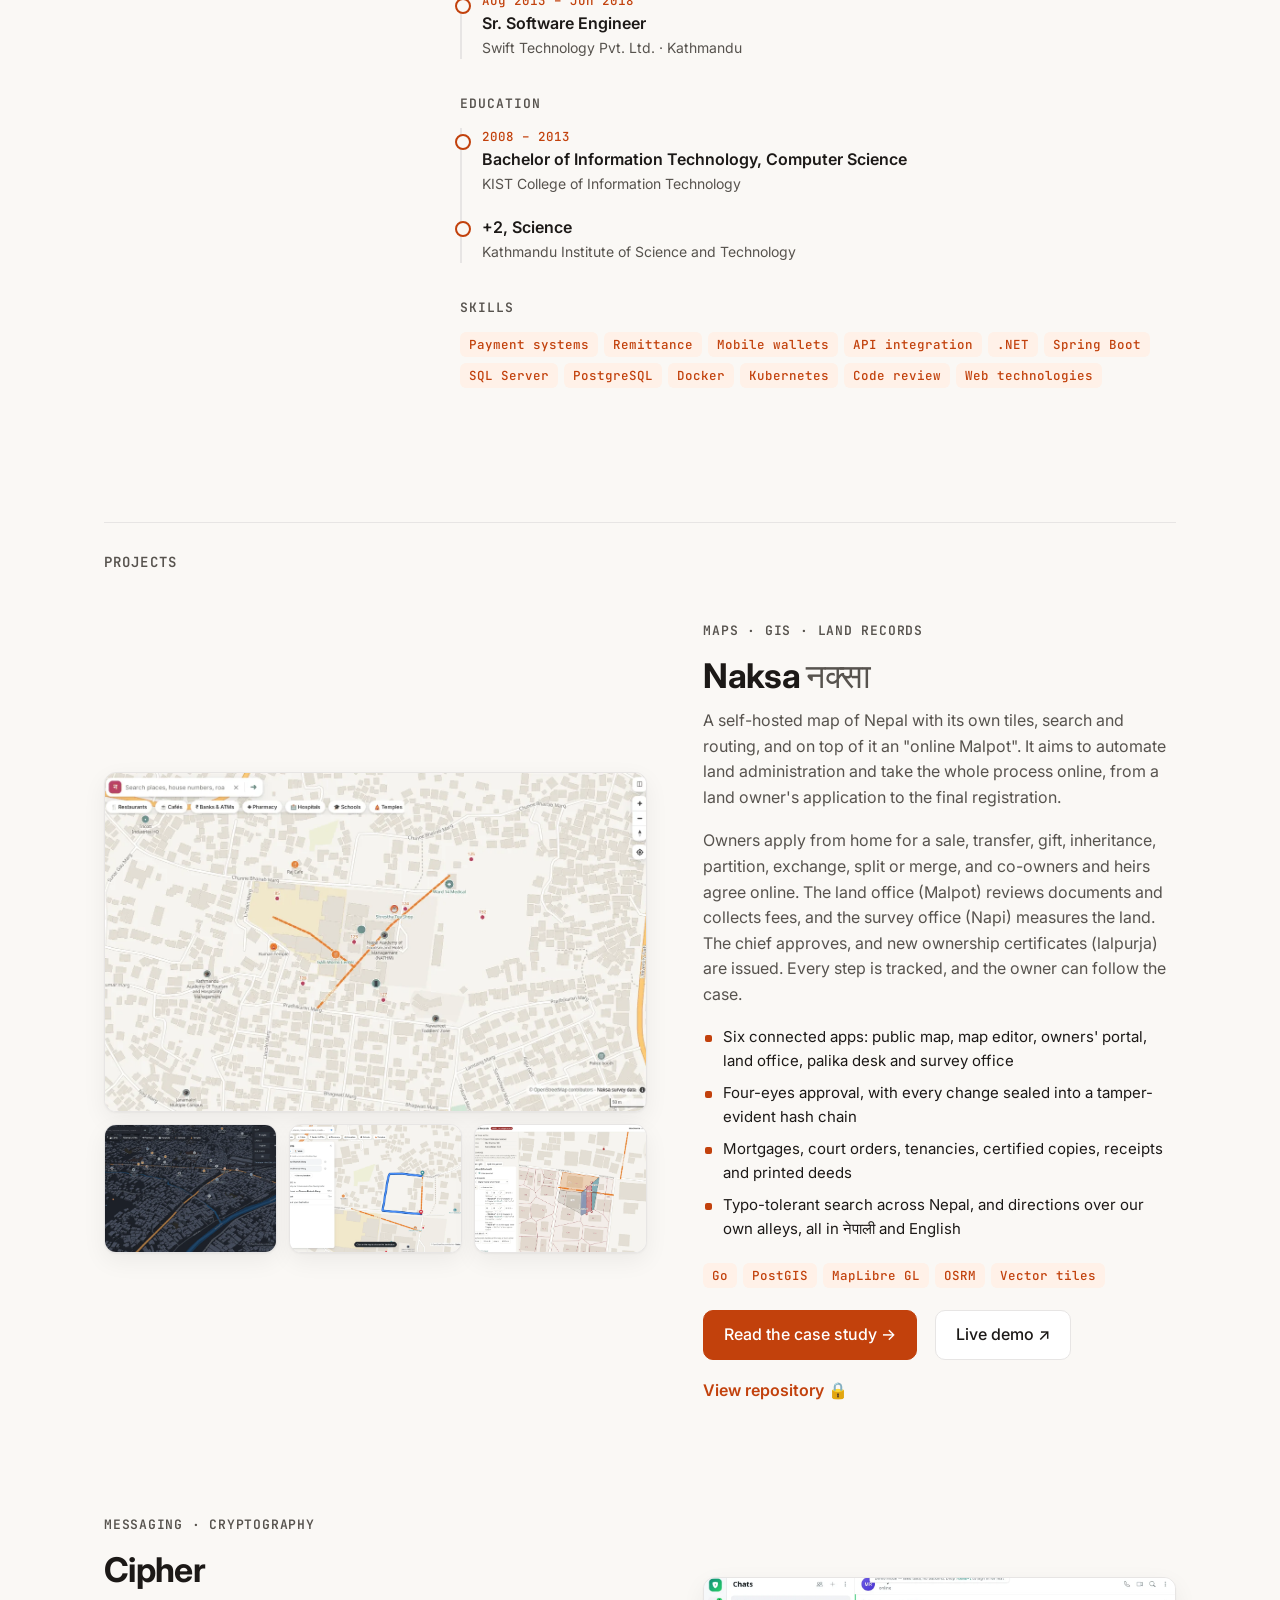
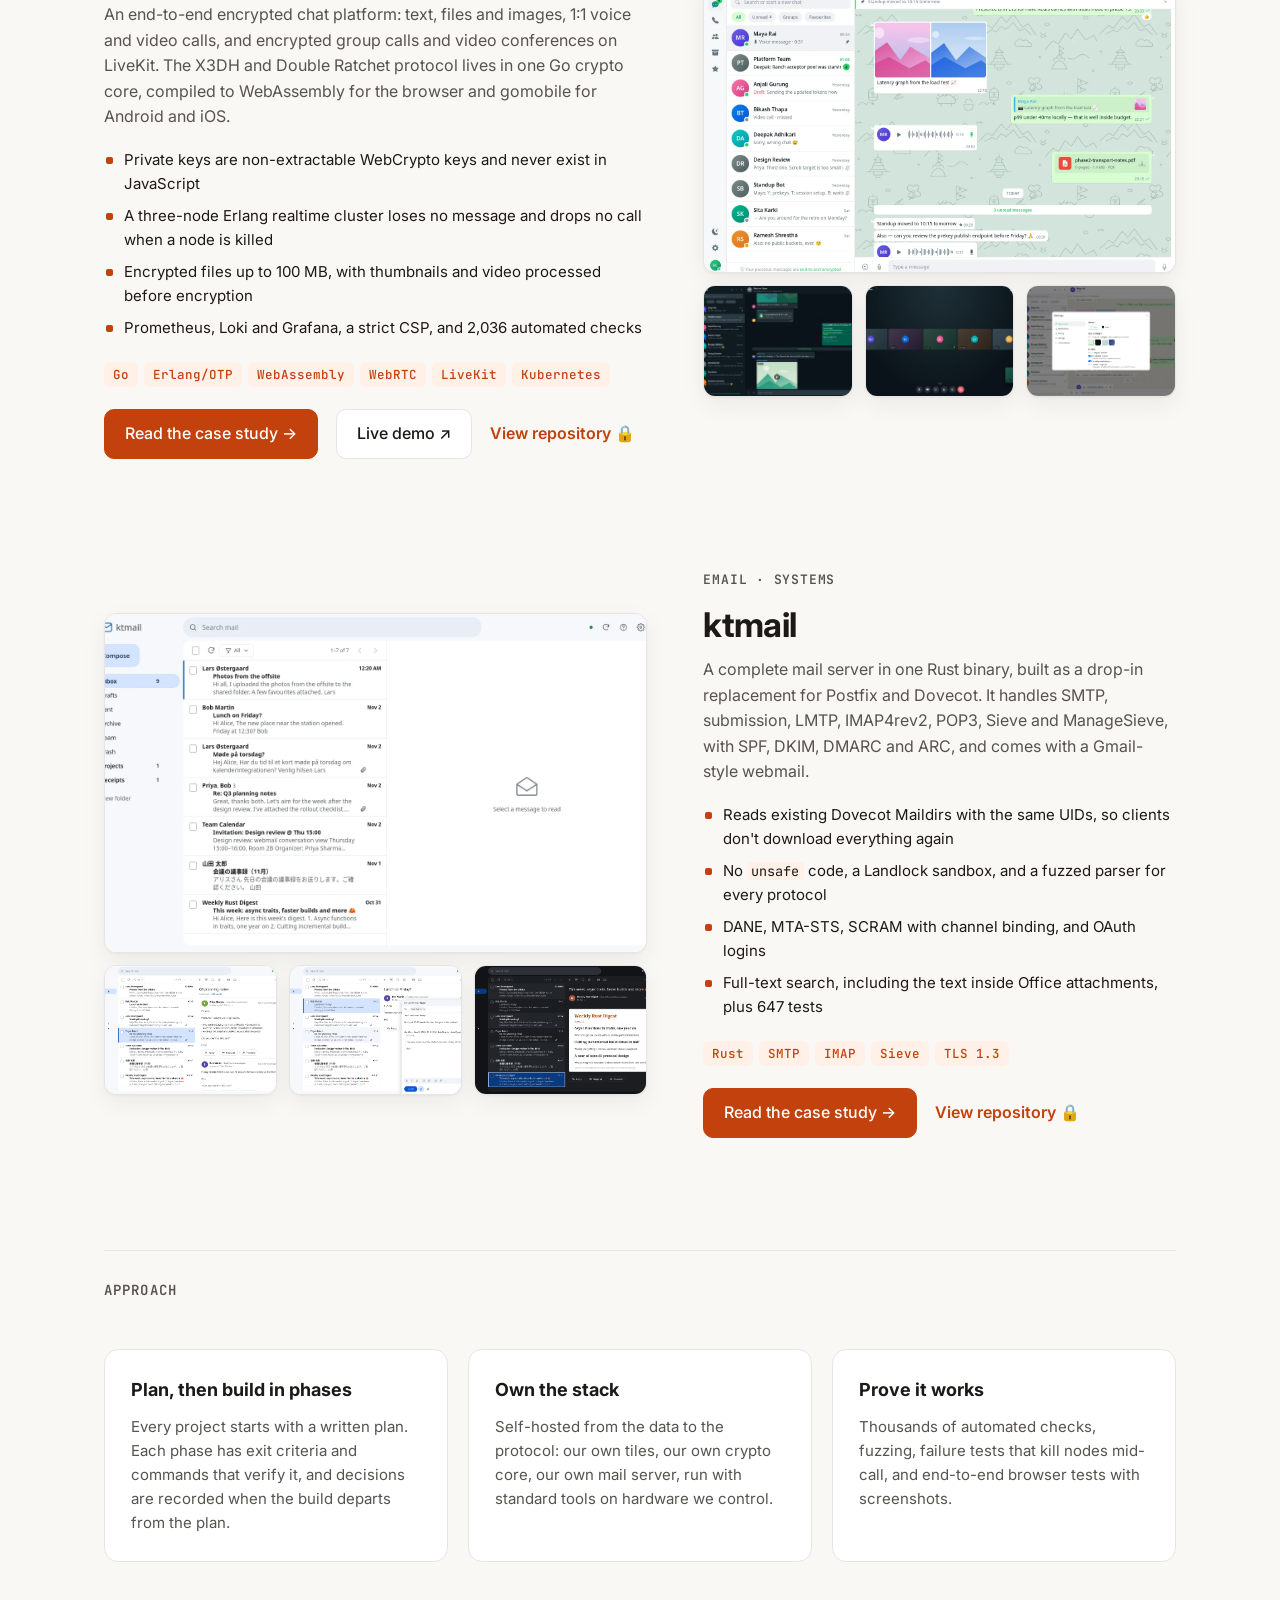
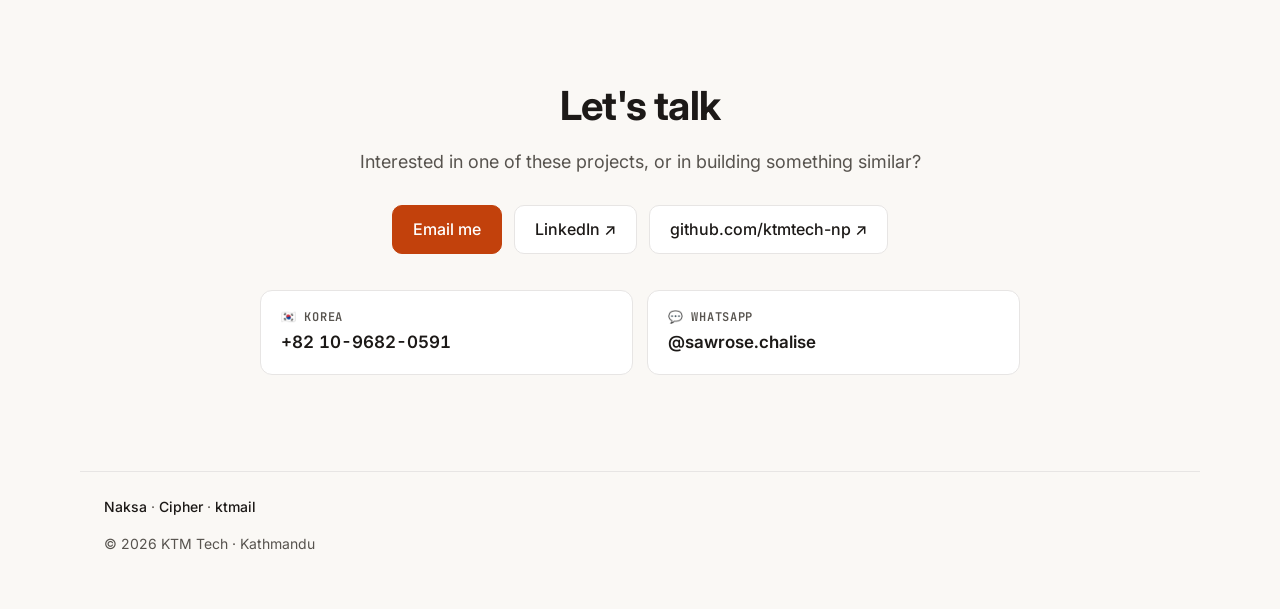
==== commit 54b256a3: "Make home page intro more professional Co-Authored-By: Claude Opus 5.5 <noreply@anthropic.com>" ====
--- a/index.html
+++ b/index.html
@@ -38,14 +38,16 @@
   <main id="top">
     <section class="hero wrap">
       <p class="eyebrow">Saroj Chalise · Seoul &amp; Kathmandu</p>
-      <h1>Self-hosted systems,<br>built from the protocol up.</h1>
+      <h1>Complete systems,<br>engineered from the protocol up.</h1>
       <p class="lede">
-        An end-to-end encrypted chat platform, a complete mail server in one Rust binary,
-        and a map of Nepal with its own tiles, search and routing. Each one is designed,
-        built and tested end to end.
+        Payment solution architect with over ten years of experience building cross-border payment
+        platforms. Independently, I design and deliver complete systems: an end-to-end encrypted
+        communication platform, a standards-compliant mail server in Rust, and a national mapping and
+        land-administration platform for Nepal. Each one is architected, implemented and verified in full.
       </p>
       <div class="stats">
-        <div><strong>3</strong><span>systems</span></div>
+        <div><strong>10+ years</strong><span>in payment systems</span></div>
+        <div><strong>3</strong><span>systems built end to end</span></div>
         <div><strong>2,600+</strong><span>automated checks</span></div>
         <div><strong>Go · Rust · Erlang</strong><span>core languages</span></div>
       </div>
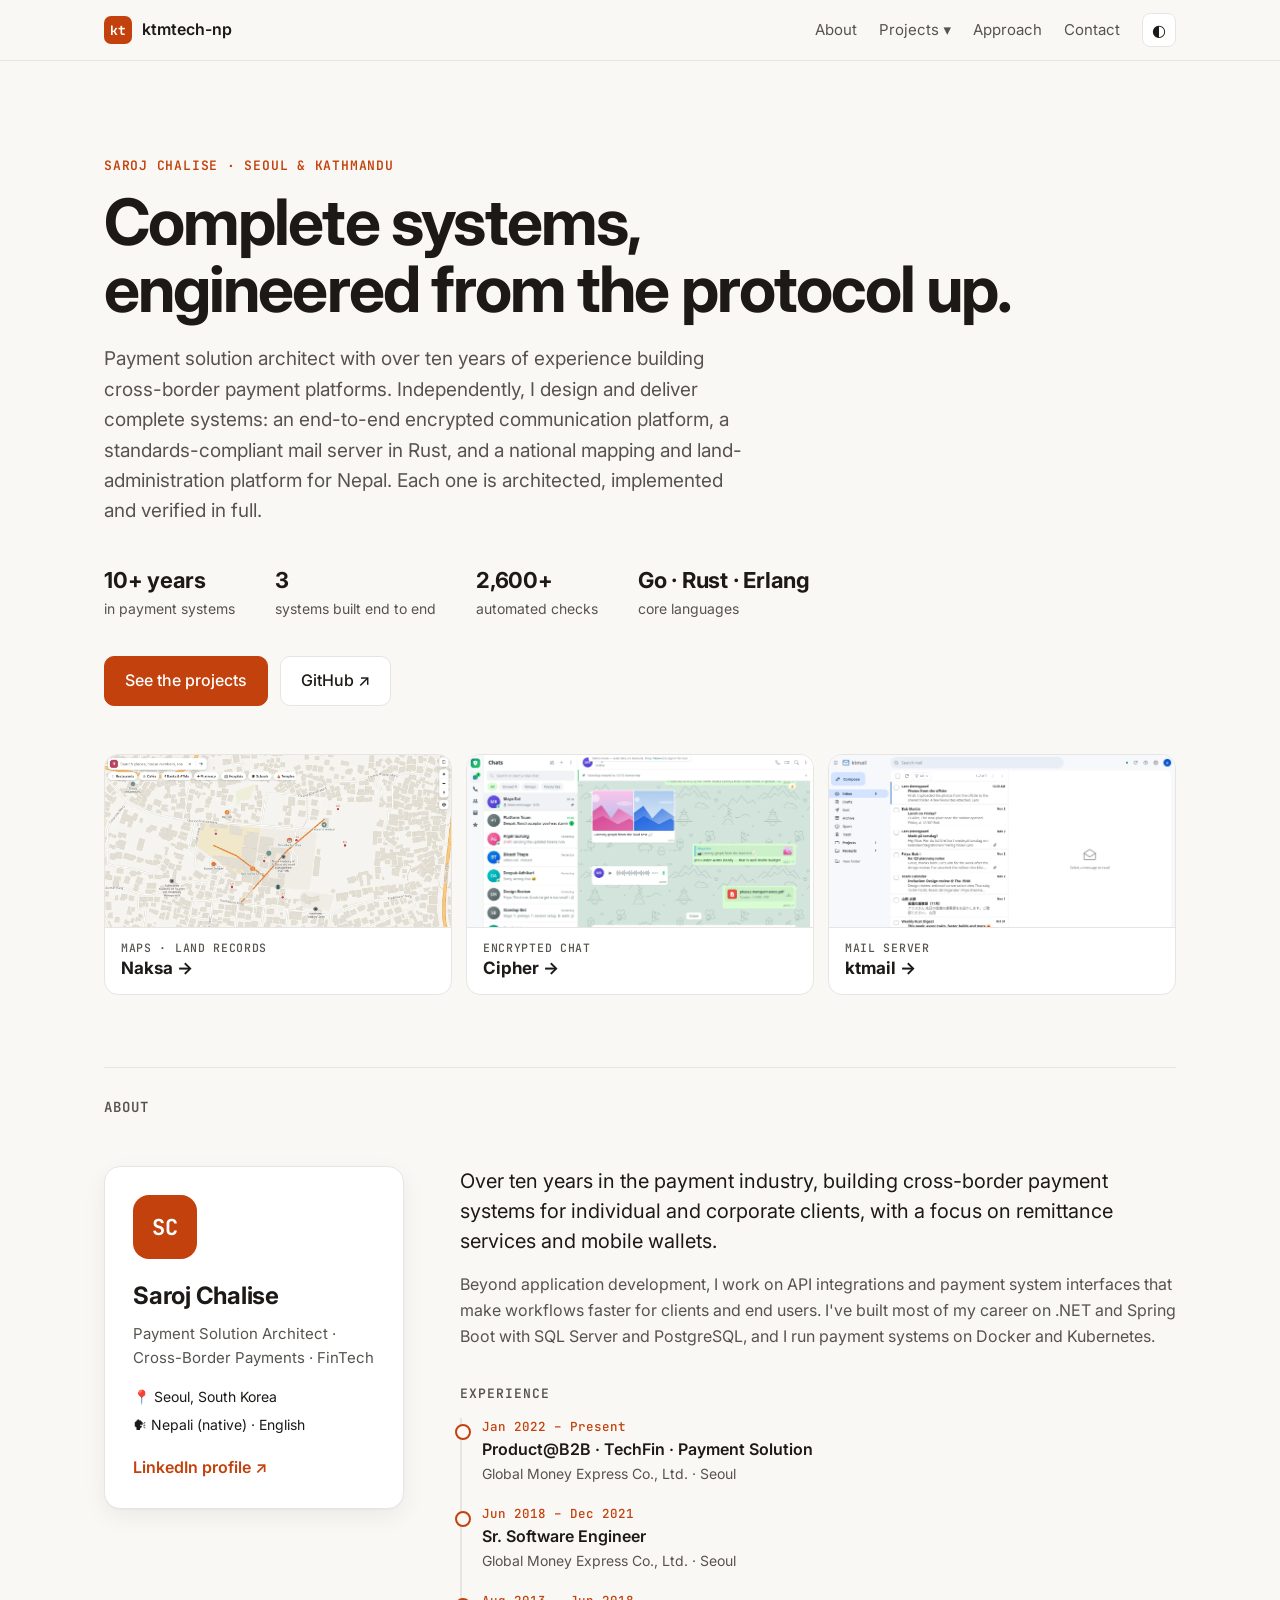
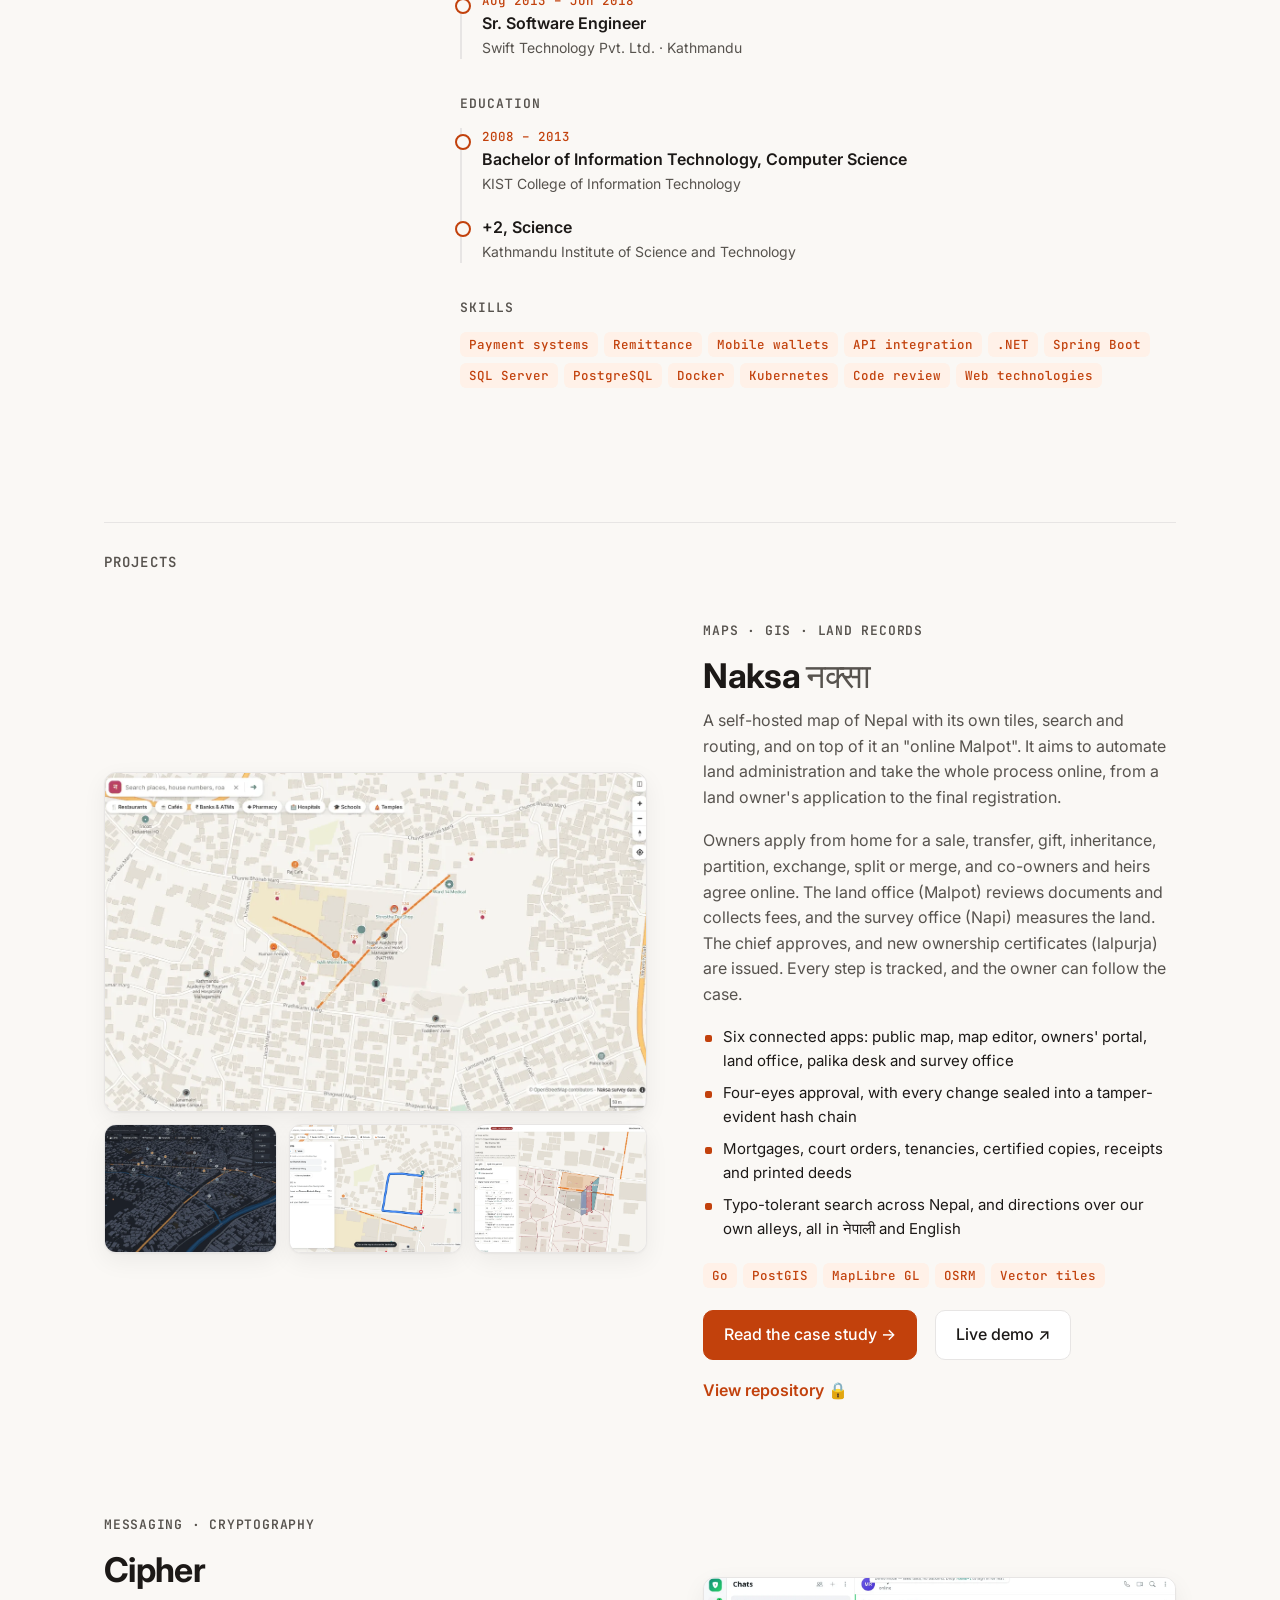
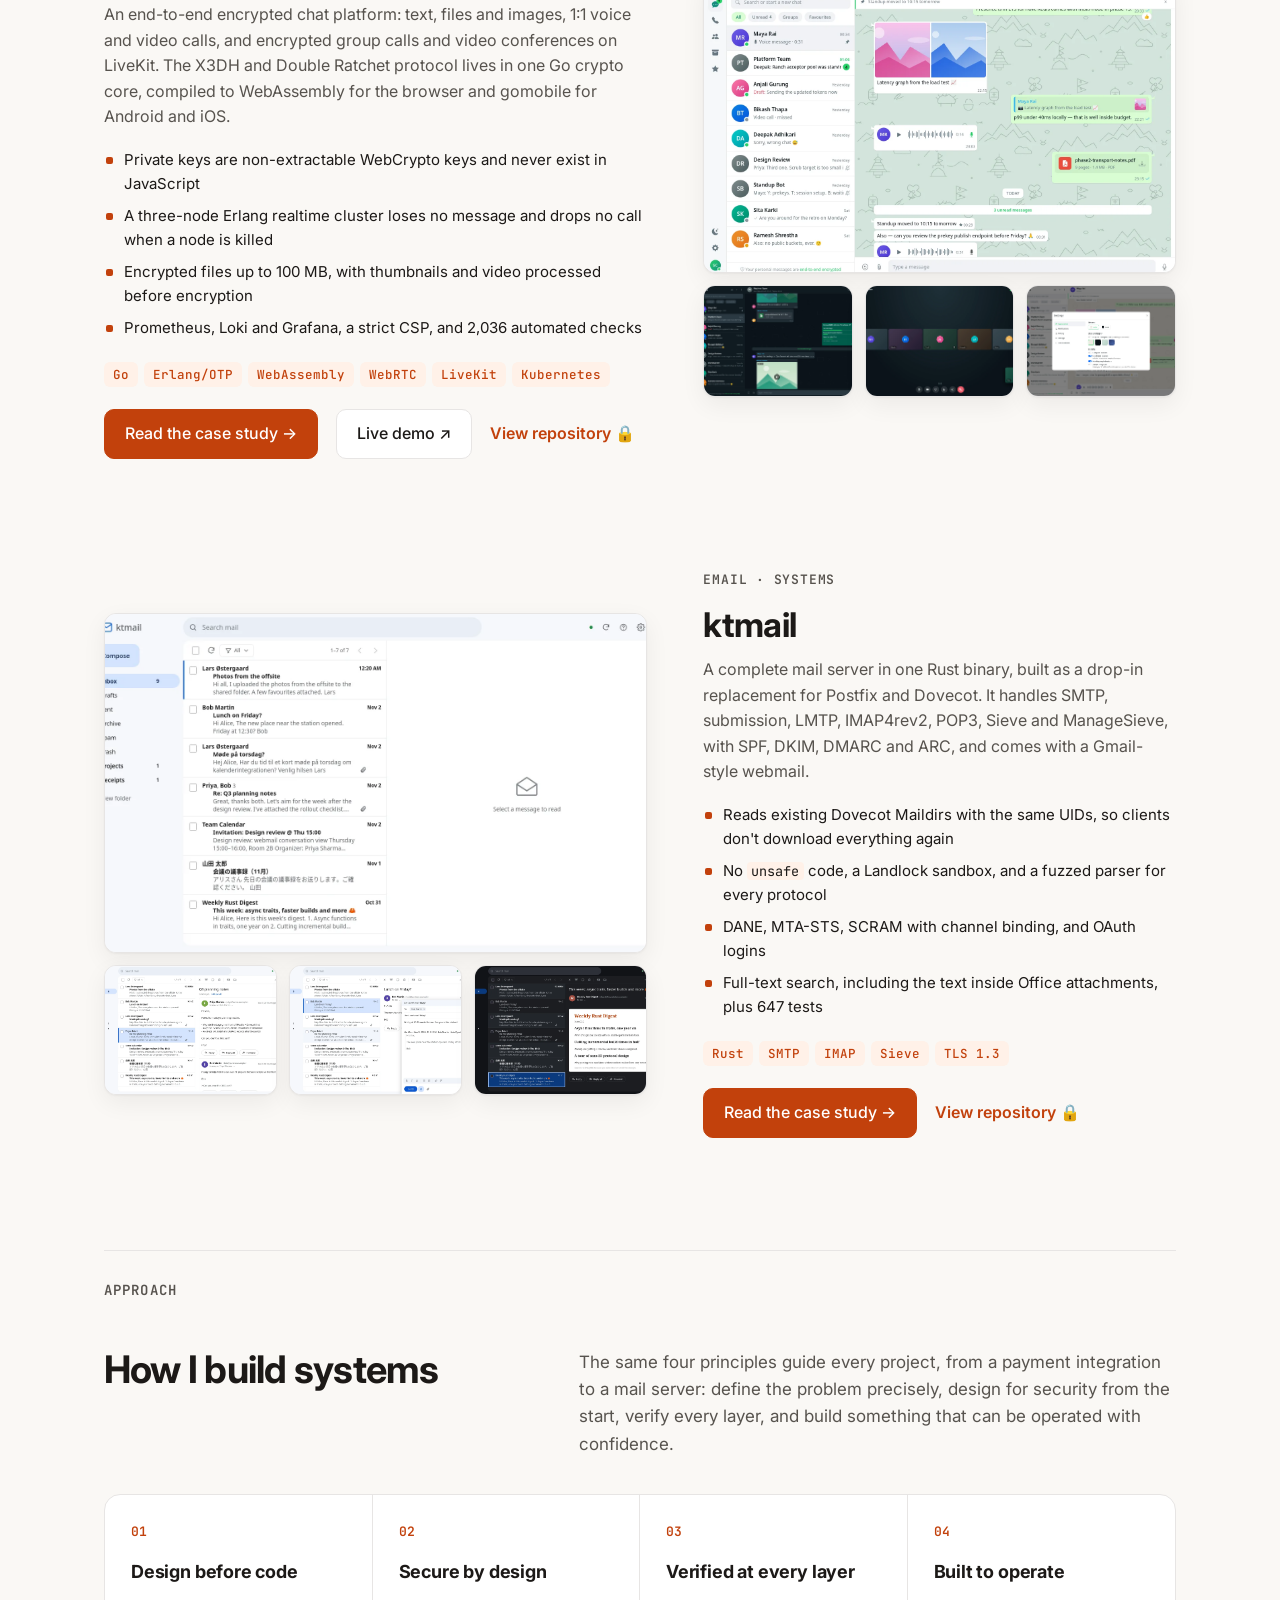
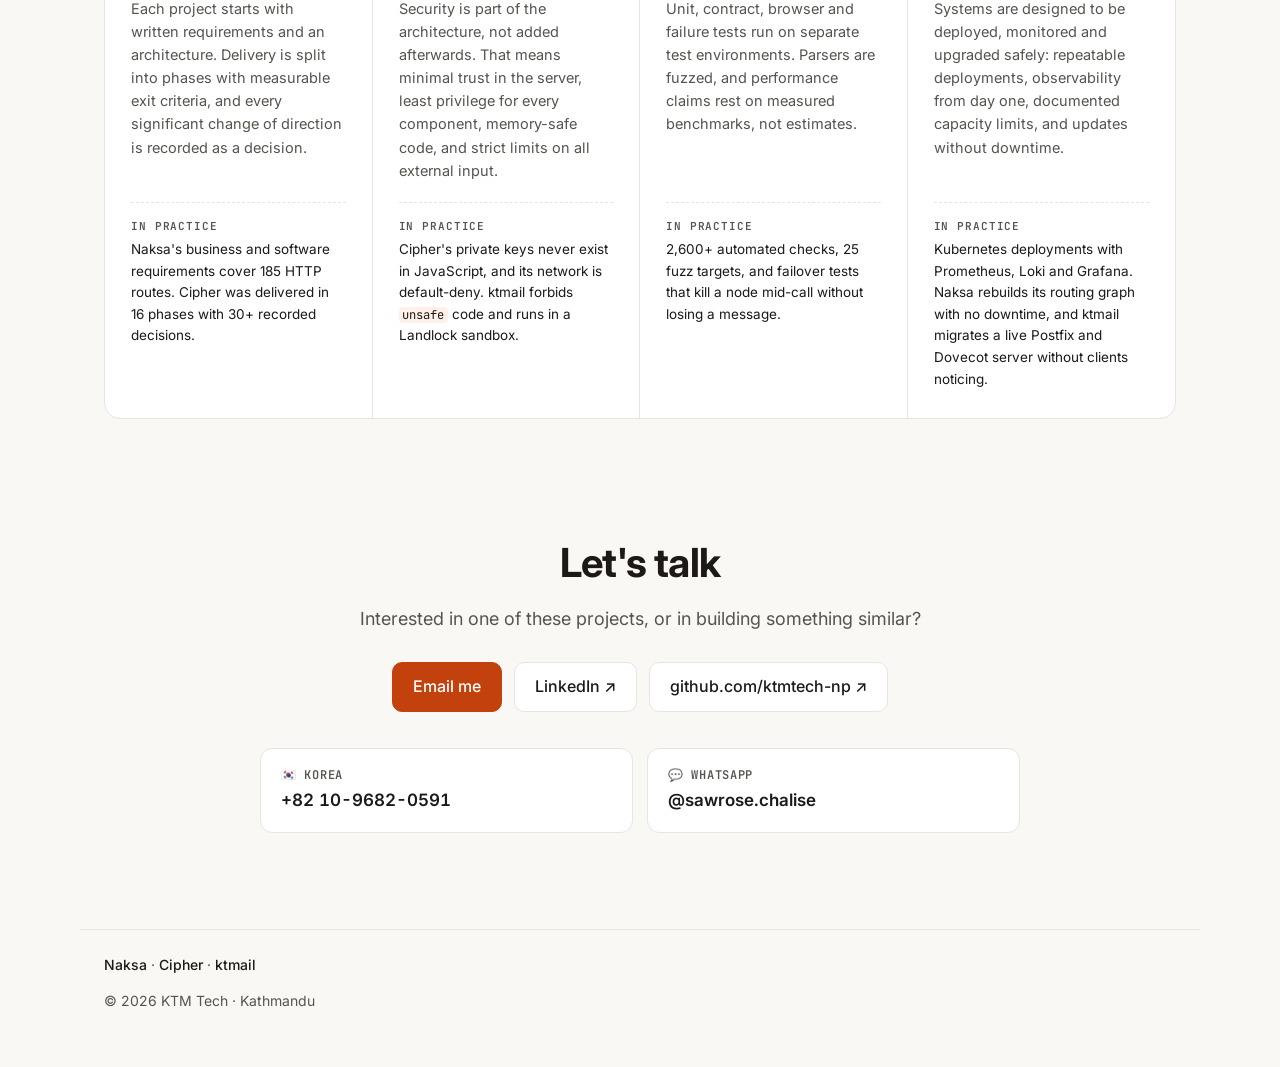
==== commit de3de9c2: "Redesign Approach section as four evidence-backed principles Co-Authored-By: Claude Opus 5.5 <norepl" ====
--- a/index.html
+++ b/index.html
@@ -229,19 +229,35 @@
 
     <section id="approach" class="wrap approach">
       <h2 class="section-title">Approach</h2>
-      <div class="grid3">
-        <div class="card">
-          <h4>Plan, then build in phases</h4>
-          <p>Every project starts with a written plan. Each phase has exit criteria and commands that verify it, and decisions are recorded when the build departs from the plan.</p>
-        </div>
-        <div class="card">
-          <h4>Own the stack</h4>
-          <p>Self-hosted from the data to the protocol: our own tiles, our own crypto core, our own mail server, run with standard tools on hardware we control.</p>
-        </div>
-        <div class="card">
-          <h4>Prove it works</h4>
-          <p>Thousands of automated checks, fuzzing, failure tests that kill nodes mid-call, and end-to-end browser tests with screenshots.</p>
-        </div>
+      <div class="approach-head">
+        <h3>How I build systems</h3>
+        <p>The same four principles guide every project, from a payment integration to a mail server: define the problem precisely, design for security from the start, verify every layer, and build something that can be operated with confidence.</p>
+      </div>
+      <div class="principles">
+        <article class="principle">
+          <span class="num">01</span>
+          <h4>Design before code</h4>
+          <p>Each project starts with written requirements and an architecture. Delivery is split into phases with measurable exit criteria, and every significant change of direction is recorded as a decision.</p>
+          <p class="evidence"><span>In practice</span>Naksa's business and software requirements cover 185 HTTP routes. Cipher was delivered in 16 phases with 30+ recorded decisions.</p>
+        </article>
+        <article class="principle">
+          <span class="num">02</span>
+          <h4>Secure by design</h4>
+          <p>Security is part of the architecture, not added afterwards. That means minimal trust in the server, least privilege for every component, memory-safe code, and strict limits on all external input.</p>
+          <p class="evidence"><span>In practice</span>Cipher's private keys never exist in JavaScript, and its network is default-deny. ktmail forbids <code>unsafe</code> code and runs in a Landlock sandbox.</p>
+        </article>
+        <article class="principle">
+          <span class="num">03</span>
+          <h4>Verified at every layer</h4>
+          <p>Unit, contract, browser and failure tests run on separate test environments. Parsers are fuzzed, and performance claims rest on measured benchmarks, not estimates.</p>
+          <p class="evidence"><span>In practice</span>2,600+ automated checks, 25 fuzz targets, and failover tests that kill a node mid-call without losing a message.</p>
+        </article>
+        <article class="principle">
+          <span class="num">04</span>
+          <h4>Built to operate</h4>
+          <p>Systems are designed to be deployed, monitored and upgraded safely: repeatable deployments, observability from day one, documented capacity limits, and updates without downtime.</p>
+          <p class="evidence"><span>In practice</span>Kubernetes deployments with Prometheus, Loki and Grafana. Naksa rebuilds its routing graph with no downtime, and ktmail migrates a live Postfix and Dovecot server without clients noticing.</p>
+        </article>
       </div>
     </section>
 
--- a/style.css
+++ b/style.css
@@ -191,3 +191,36 @@
   .quick a { flex-direction: row; align-items: center; }
   .quick img { width: 110px; aspect-ratio: 4/3; border-bottom: 0; border-right: 1px solid var(--line); }
 }
+
+/* approach */
+.approach { margin-bottom: 112px; }
+.approach-head { display: grid; grid-template-columns: 1fr 1.4fr; gap: 48px; align-items: end; margin-bottom: 36px; }
+.approach-head h3 { font-size: clamp(28px, 4vw, 38px); letter-spacing: -.02em; line-height: 1.1; margin: 0; }
+.approach-head p { color: var(--muted); font-size: 17px; margin: 0; }
+.principles { display: grid; grid-template-columns: repeat(4, 1fr); gap: 0; border: 1px solid var(--line); border-radius: 16px; background: var(--surface); overflow: hidden; }
+.principle { padding: 28px 26px; display: flex; flex-direction: column; border-right: 1px solid var(--line); }
+.principle:last-child { border-right: 0; }
+.principle .num { font: 600 13px "JetBrains Mono", monospace; color: var(--accent); margin-bottom: 18px; }
+.principle h4 { font-size: 18px; margin: 0 0 10px; letter-spacing: -.01em; }
+.principle > p { color: var(--muted); font-size: 14.5px; margin: 0 0 20px; }
+.principle .evidence { margin: auto 0 0; padding-top: 16px; border-top: 1px dashed var(--line); font-size: 13.5px; color: var(--text); }
+.principle .evidence span { display: block; font: 600 11px "JetBrains Mono", monospace; text-transform: uppercase; letter-spacing: .08em; color: var(--muted); margin-bottom: 6px; }
+@media (max-width: 1000px) {
+  .principles { grid-template-columns: repeat(2, 1fr); }
+  .principle:nth-child(2) { border-right: 0; }
+  .principle:nth-child(-n+2) { border-bottom: 1px solid var(--line); }
+}
+@media (max-width: 860px) { .approach-head { grid-template-columns: 1fr; gap: 14px; } .approach { margin-bottom: 80px; } }
+@media (max-width: 560px) {
+  .principles { grid-template-columns: 1fr; }
+  .principle { border-right: 0; border-bottom: 1px solid var(--line); }
+  .principle:last-child { border-bottom: 0; }
+}
+.approach-head { align-items: start; }
+@supports (grid-template-rows: subgrid) {
+  .principles { grid-template-rows: auto auto 1fr auto; }
+  .principle { display: grid; grid-template-rows: subgrid; grid-row: span 4; align-content: start; }
+  .principle .evidence { margin: 0; align-self: stretch; }
+  @media (max-width: 1000px) { .principles { grid-template-rows: auto auto 1fr auto auto auto 1fr auto; } }
+  @media (max-width: 560px) { .principles { grid-template-rows: none; } .principle { display: flex; grid-row: auto; } }
+}
